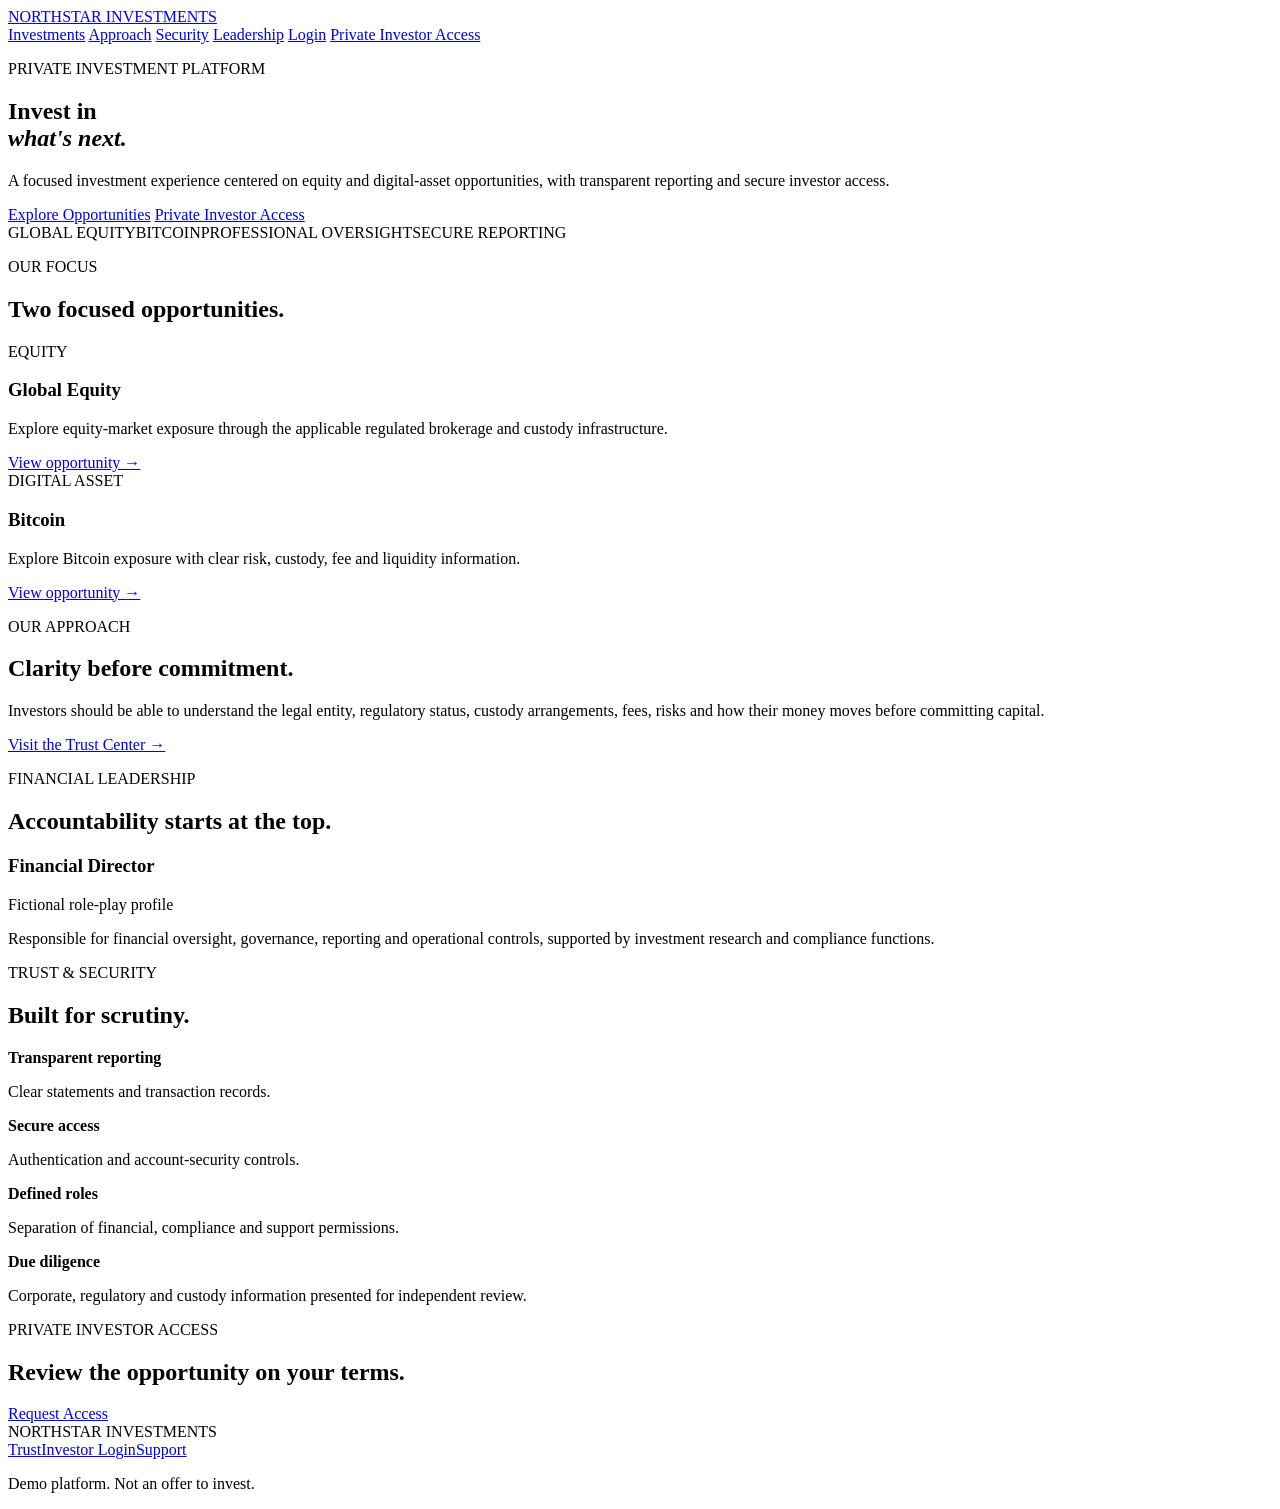
==== index.html @ 9282f95d "Create index.html" ====
<!doctype html>
<html lang="en">
<head>
<meta charset="utf-8">
<meta name="viewport" content="width=device-width,initial-scale=1">
<title>Investment Platform — Demo</title>
<link rel="stylesheet" href="public/styles.css">
</head>
<body>
<header class="nav">
  <a class="brand" href="index.html">NORTHSTAR <span>INVESTMENTS</span></a>
  <nav>
    <a href="#investments">Investments</a>
    <a href="#approach">Approach</a>
    <a href="#security">Security</a>
    <a href="#team">Leadership</a>
    <a href="login.html">Login</a>
    <a class="button small" href="register.html">Private Investor Access</a>
  </nav>
</header>

<main>
<section class="hero">
  <div class="hero-overlay"></div>
  <div class="hero-content">
    <p class="eyebrow">PRIVATE INVESTMENT PLATFORM</p>
    <h1>Invest in<br><em>what's next.</em></h1>
    <p class="lead">A focused investment experience centered on equity and digital-asset opportunities, with transparent reporting and secure investor access.</p>
    <div class="actions">
      <a class="button" href="#investments">Explore Opportunities</a>
      <a class="button ghost" href="register.html">Private Investor Access</a>
    </div>
  </div>
  <div class="hero-bottom"><span>GLOBAL EQUITY</span><span>BITCOIN</span><span>PROFESSIONAL OVERSIGHT</span><span>SECURE REPORTING</span></div>
</section>

<section id="investments" class="section">
  <p class="eyebrow">OUR FOCUS</p>
  <h2>Two focused opportunities.</h2>
  <div class="cards">
    <article class="card"><span class="tag">EQUITY</span><h3>Global Equity</h3><p>Explore equity-market exposure through the applicable regulated brokerage and custody infrastructure.</p><a href="investment.html?asset=equity">View opportunity →</a></article>
    <article class="card"><span class="tag">DIGITAL ASSET</span><h3>Bitcoin</h3><p>Explore Bitcoin exposure with clear risk, custody, fee and liquidity information.</p><a href="investment.html?asset=bitcoin">View opportunity →</a></article>
  </div>
</section>

<section id="approach" class="split section">
  <div><p class="eyebrow">OUR APPROACH</p><h2>Clarity before commitment.</h2></div>
  <div><p>Investors should be able to understand the legal entity, regulatory status, custody arrangements, fees, risks and how their money moves before committing capital.</p><a class="text-link" href="trust.html">Visit the Trust Center →</a></div>
</section>

<section id="team" class="section leadership">
  <p class="eyebrow">FINANCIAL LEADERSHIP</p>
  <h2>Accountability starts at the top.</h2>
  <div class="leadership-card"><div class="portrait"></div><div><h3>Financial Director</h3><p class="muted">Fictional role-play profile</p><p>Responsible for financial oversight, governance, reporting and operational controls, supported by investment research and compliance functions.</p></div></div>
</section>

<section id="security" class="section">
  <p class="eyebrow">TRUST & SECURITY</p>
  <h2>Built for scrutiny.</h2>
  <div class="grid4">
    <div><b>Transparent reporting</b><p>Clear statements and transaction records.</p></div>
    <div><b>Secure access</b><p>Authentication and account-security controls.</p></div>
    <div><b>Defined roles</b><p>Separation of financial, compliance and support permissions.</p></div>
    <div><b>Due diligence</b><p>Corporate, regulatory and custody information presented for independent review.</p></div>
  </div>
</section>

<section class="cta"><p class="eyebrow">PRIVATE INVESTOR ACCESS</p><h2>Review the opportunity on your terms.</h2><a class="button" href="register.html">Request Access</a></section>
</main>
<footer><div class="brand">NORTHSTAR <span>INVESTMENTS</span></div><div><a href="trust.html">Trust</a><a href="login.html">Investor Login</a><a href="support.html">Support</a></div><p>Demo platform. Not an offer to invest.</p></footer>
</body>
</html>
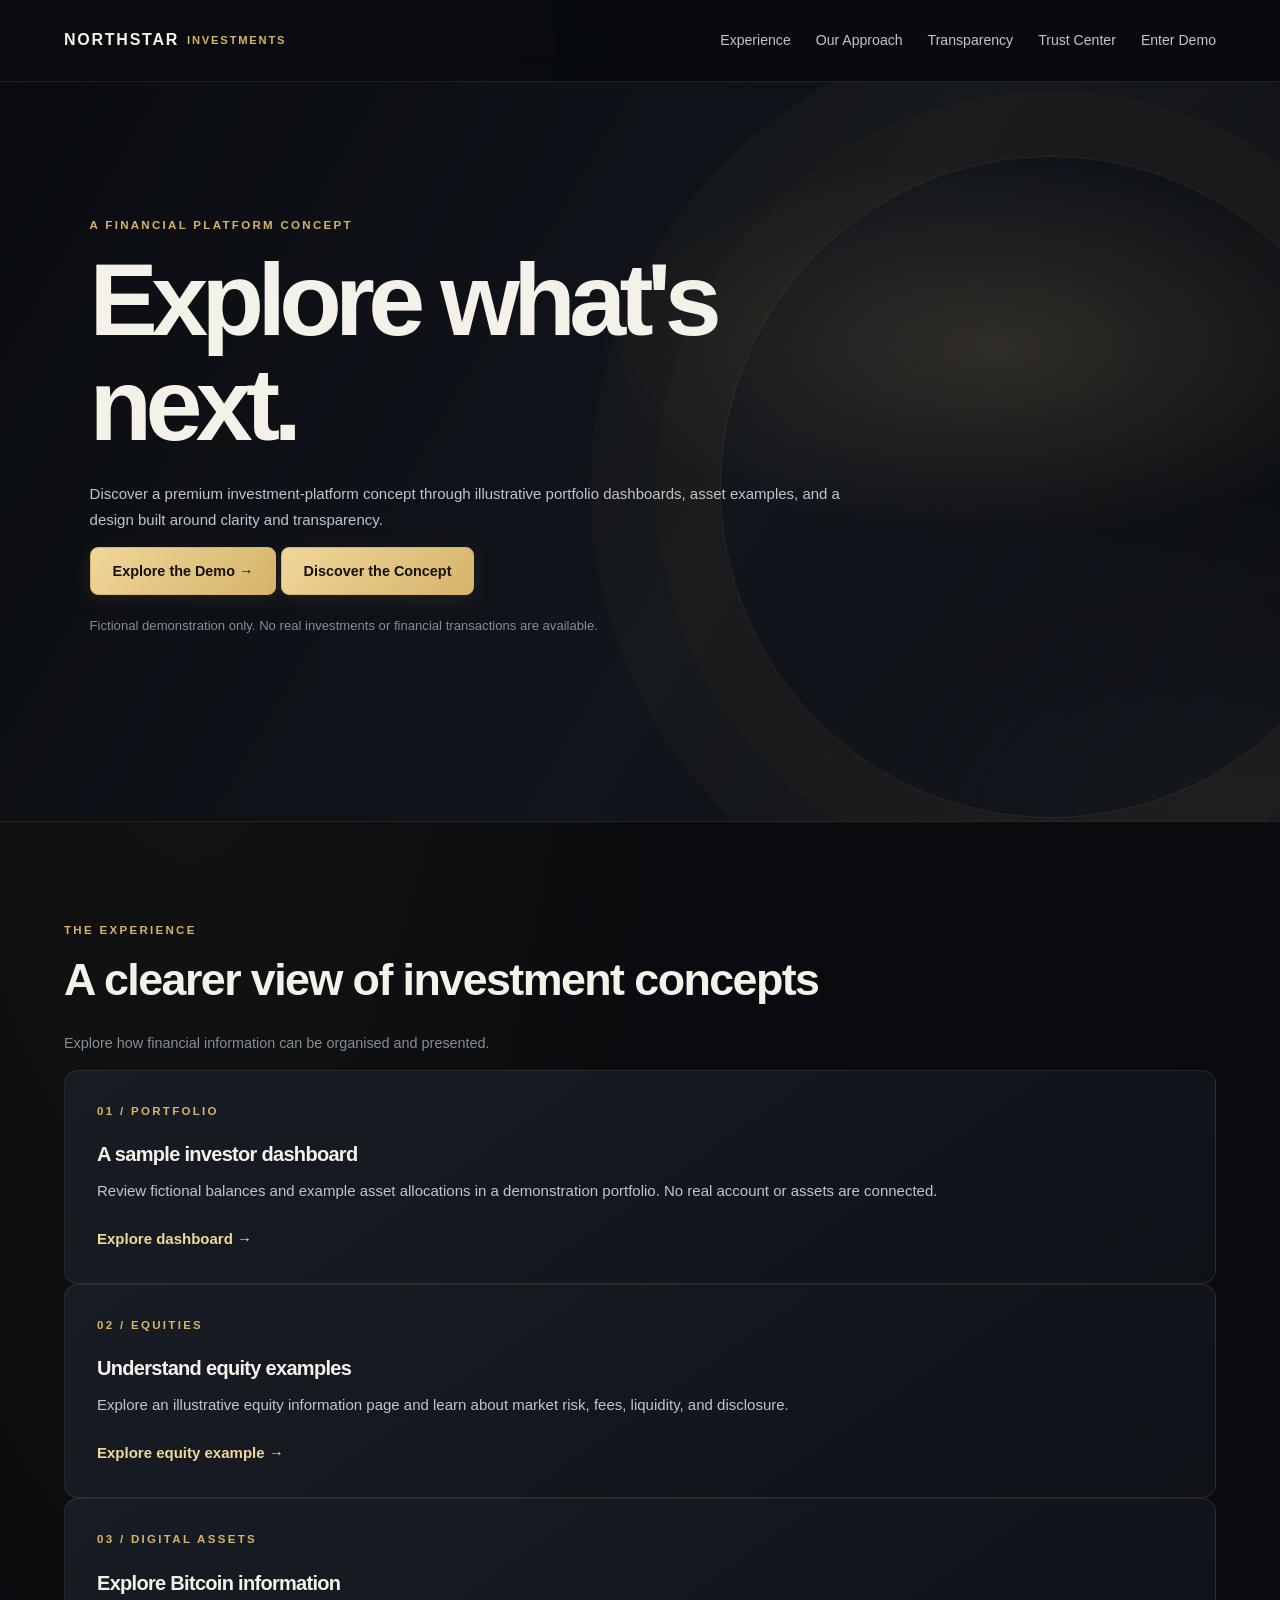
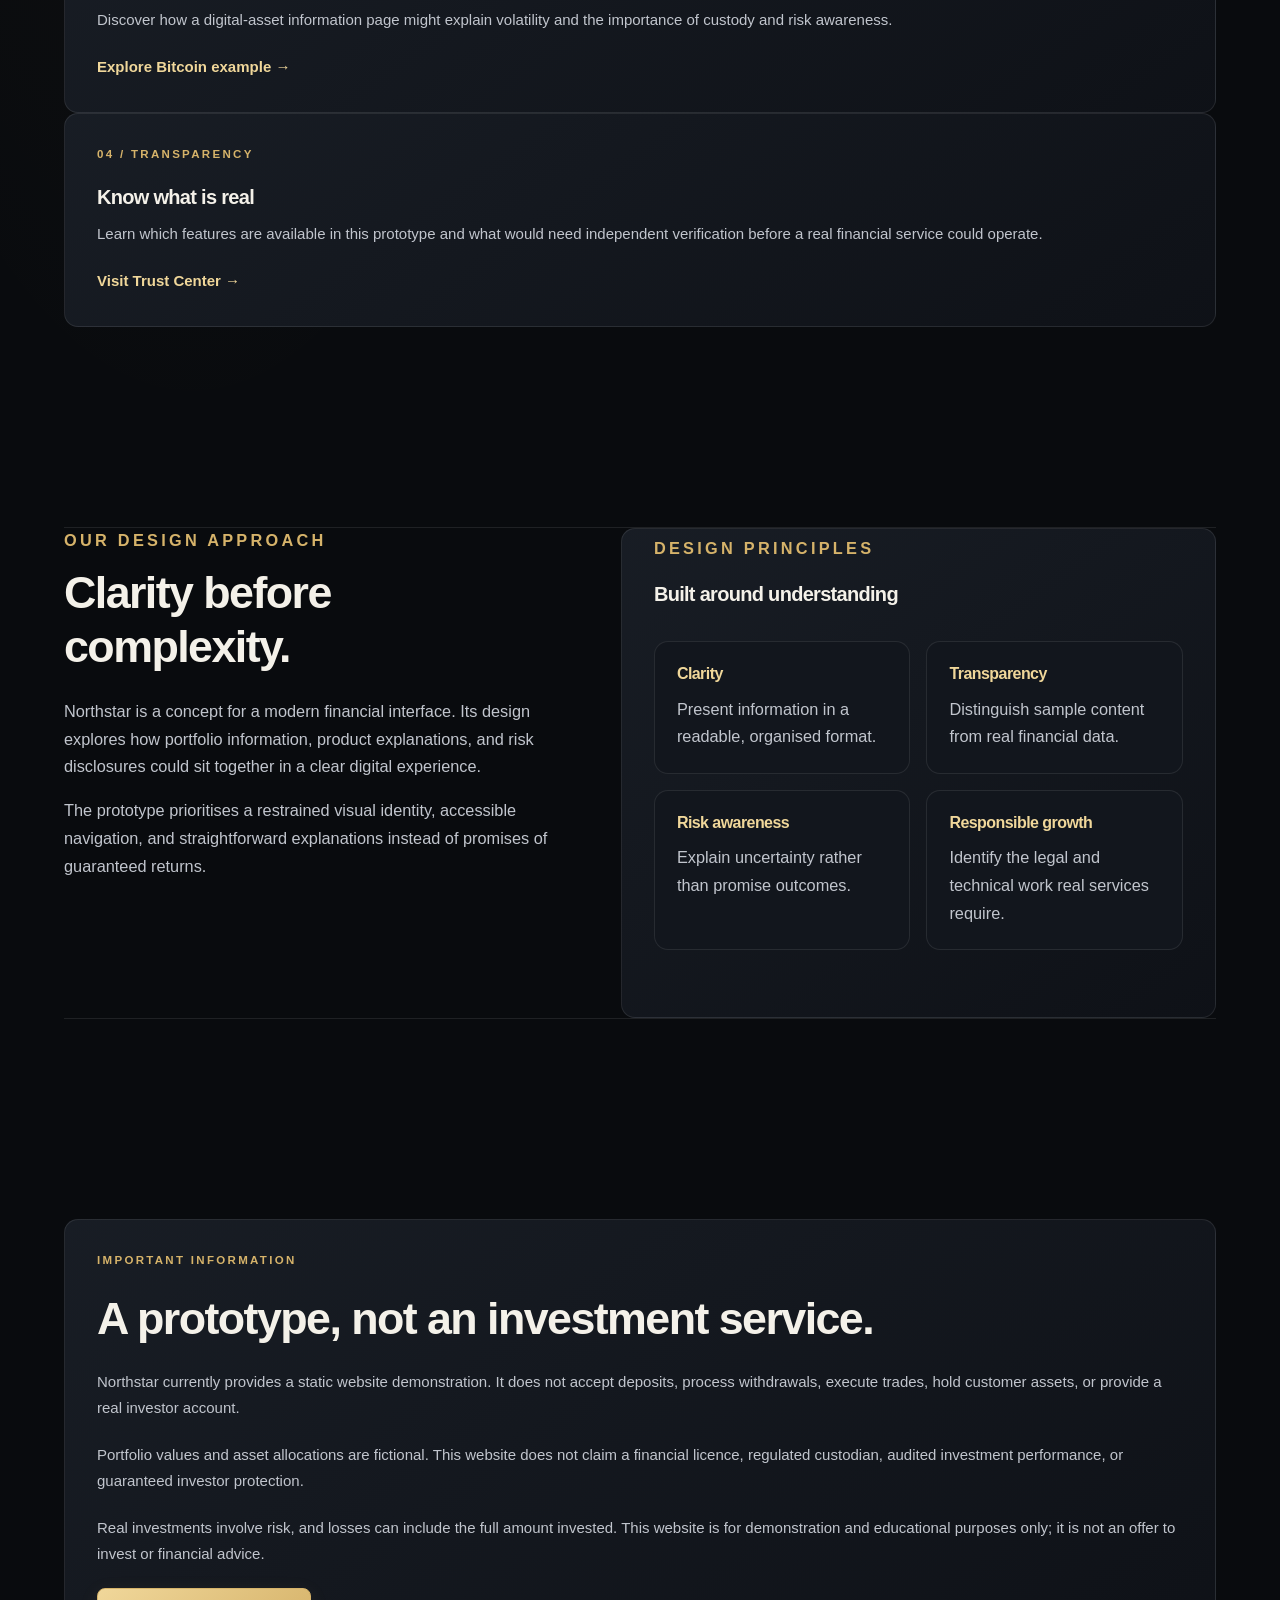
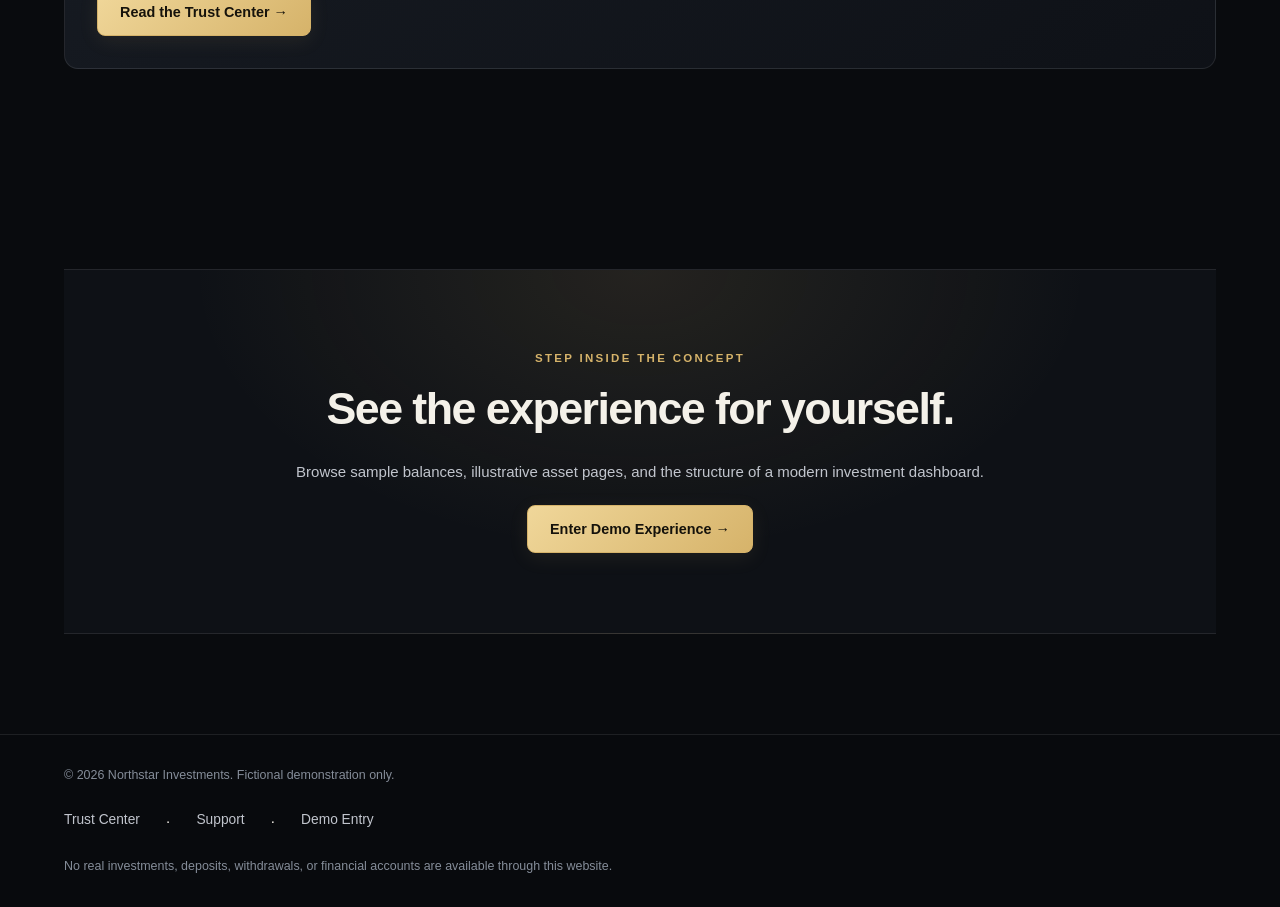
==== commit e0f616a4: "Update index.html" ====
--- a/index.html
+++ b/index.html
@@ -1,72 +1,223 @@
+
 <!doctype html>
 <html lang="en">
 <head>
-<meta charset="utf-8">
-<meta name="viewport" content="width=device-width,initial-scale=1">
-<title>Investment Platform — Demo</title>
-<link rel="stylesheet" href="public/styles.css">
+  <meta charset="utf-8">
+  <meta name="viewport" content="width=device-width, initial-scale=1">
+  <meta name="theme-color" content="#090b0e">
+  <meta name="description" content="Explore Northstar Investments, a fictional investment-platform demonstration featuring sample portfolio and asset pages.">
+  <title>Northstar Investments — Explore What's Next</title>
+  <link rel="stylesheet" href="public/styles.css">
 </head>
+
 <body>
-<header class="nav">
-  <a class="brand" href="index.html">NORTHSTAR <span>INVESTMENTS</span></a>
-  <nav>
-    <a href="#investments">Investments</a>
-    <a href="#approach">Approach</a>
-    <a href="#security">Security</a>
-    <a href="#team">Leadership</a>
-    <a href="login.html">Login</a>
-    <a class="button small" href="register.html">Private Investor Access</a>
-  </nav>
-</header>
-
-<main>
-<section class="hero">
-  <div class="hero-overlay"></div>
-  <div class="hero-content">
-    <p class="eyebrow">PRIVATE INVESTMENT PLATFORM</p>
-    <h1>Invest in<br><em>what's next.</em></h1>
-    <p class="lead">A focused investment experience centered on equity and digital-asset opportunities, with transparent reporting and secure investor access.</p>
-    <div class="actions">
-      <a class="button" href="#investments">Explore Opportunities</a>
-      <a class="button ghost" href="register.html">Private Investor Access</a>
+  <header class="nav">
+    <a class="brand" href="index.html" aria-label="Northstar Investments home">
+      NORTHSTAR <span>INVESTMENTS</span>
+    </a>
+
+    <nav aria-label="Main navigation">
+      <a href="#experience">Experience</a>
+      <a href="#approach">Our Approach</a>
+      <a href="#transparency">Transparency</a>
+      <a href="trust.html">Trust Center</a>
+      <a href="login.html">Enter Demo</a>
+    </nav>
+  </header>
+
+  <main>
+    <section class="hero">
+      <div class="hero-content">
+        <p class="eyebrow">A FINANCIAL PLATFORM CONCEPT</p>
+
+        <h1>Explore what's next.</h1>
+
+        <p>
+          Discover a premium investment-platform concept through
+          illustrative portfolio dashboards, asset examples, and
+          a design built around clarity and transparency.
+        </p>
+
+        <div class="hero-actions">
+          <a class="button" href="login.html">Explore the Demo →</a>
+          <a class="button button-secondary" href="#approach">
+            Discover the Concept
+          </a>
+        </div>
+
+        <p class="muted" style="margin-top: 20px; font-size: 0.82rem;">
+          Fictional demonstration only. No real investments or financial
+          transactions are available.
+        </p>
+      </div>
+    </section>
+
+    <section class="section" id="experience">
+      <div class="section-heading">
+        <div>
+          <p class="eyebrow">THE EXPERIENCE</p>
+          <h2>A clearer view of investment concepts</h2>
+        </div>
+        <p class="muted">
+          Explore how financial information can be organised and presented.
+        </p>
+      </div>
+
+      <div class="grid2">
+        <article class="card">
+          <p class="eyebrow">01 / PORTFOLIO</p>
+          <h3>A sample investor dashboard</h3>
+          <p>
+            Review fictional balances and example asset allocations
+            in a demonstration portfolio. No real account or assets
+            are connected.
+          </p>
+          <a href="dashboard.html">Explore dashboard →</a>
+        </article>
+
+        <article class="card">
+          <p class="eyebrow">02 / EQUITIES</p>
+          <h3>Understand equity examples</h3>
+          <p>
+            Explore an illustrative equity information page and learn
+            about market risk, fees, liquidity, and disclosure.
+          </p>
+          <a href="investment.html?asset=equity">Explore equity example →</a>
+        </article>
+
+        <article class="card">
+          <p class="eyebrow">03 / DIGITAL ASSETS</p>
+          <h3>Explore Bitcoin information</h3>
+          <p>
+            Discover how a digital-asset information page might explain
+            volatility and the importance of custody and risk awareness.
+          </p>
+          <a href="investment.html?asset=bitcoin">Explore Bitcoin example →</a>
+        </article>
+
+        <article class="card">
+          <p class="eyebrow">04 / TRANSPARENCY</p>
+          <h3>Know what is real</h3>
+          <p>
+            Learn which features are available in this prototype and
+            what would need independent verification before a real
+            financial service could operate.
+          </p>
+          <a href="trust.html">Visit Trust Center →</a>
+        </article>
+      </div>
+    </section>
+
+    <section class="section" id="approach">
+      <div class="split">
+        <div>
+          <p class="eyebrow">OUR DESIGN APPROACH</p>
+          <h2>Clarity before complexity.</h2>
+          <p>
+            Northstar is a concept for a modern financial interface.
+            Its design explores how portfolio information, product
+            explanations, and risk disclosures could sit together
+            in a clear digital experience.
+          </p>
+          <p>
+            The prototype prioritises a restrained visual identity,
+            accessible navigation, and straightforward explanations
+            instead of promises of guaranteed returns.
+          </p>
+        </div>
+
+        <div class="card">
+          <p class="eyebrow">DESIGN PRINCIPLES</p>
+          <h3>Built around understanding</h3>
+
+          <div class="info-grid">
+            <div>
+              <h3>Clarity</h3>
+              <p>Present information in a readable, organised format.</p>
+            </div>
+
+            <div>
+              <h3>Transparency</h3>
+              <p>Distinguish sample content from real financial data.</p>
+            </div>
+
+            <div>
+              <h3>Risk awareness</h3>
+              <p>Explain uncertainty rather than promise outcomes.</p>
+            </div>
+
+            <div>
+              <h3>Responsible growth</h3>
+              <p>Identify the legal and technical work real services require.</p>
+            </div>
+          </div>
+        </div>
+      </div>
+    </section>
+
+    <section class="section" id="transparency">
+      <div class="card">
+        <p class="eyebrow">IMPORTANT INFORMATION</p>
+        <h2>A prototype, not an investment service.</h2>
+
+        <p>
+          Northstar currently provides a static website demonstration.
+          It does not accept deposits, process withdrawals, execute trades,
+          hold customer assets, or provide a real investor account.
+        </p>
+
+        <p>
+          Portfolio values and asset allocations are fictional. This
+          website does not claim a financial licence, regulated custodian,
+          audited investment performance, or guaranteed investor protection.
+        </p>
+
+        <p>
+          Real investments involve risk, and losses can include the full
+          amount invested. This website is for demonstration and educational
+          purposes only; it is not an offer to invest or financial advice.
+        </p>
+
+        <a class="button" href="trust.html">Read the Trust Center →</a>
+      </div>
+    </section>
+
+    <section class="section">
+      <div class="cta">
+        <p class="eyebrow">STEP INSIDE THE CONCEPT</p>
+        <h2>See the experience for yourself.</h2>
+        <p>
+          Browse sample balances, illustrative asset pages, and the
+          structure of a modern investment dashboard.
+        </p>
+        <a class="button" href="login.html">Enter Demo Experience →</a>
+      </div>
+    </section>
+  </main>
+
+  <footer class="footer">
+    <p>
+      © <span id="current-year"></span> Northstar Investments.
+      Fictional demonstration only.
+    </p>
+
+    <div>
+      <a href="trust.html">Trust Center</a>
+      &nbsp;·&nbsp;
+      <a href="support.html">Support</a>
+      &nbsp;·&nbsp;
+      <a href="login.html">Demo Entry</a>
     </div>
-  </div>
-  <div class="hero-bottom"><span>GLOBAL EQUITY</span><span>BITCOIN</span><span>PROFESSIONAL OVERSIGHT</span><span>SECURE REPORTING</span></div>
-</section>
-
-<section id="investments" class="section">
-  <p class="eyebrow">OUR FOCUS</p>
-  <h2>Two focused opportunities.</h2>
-  <div class="cards">
-    <article class="card"><span class="tag">EQUITY</span><h3>Global Equity</h3><p>Explore equity-market exposure through the applicable regulated brokerage and custody infrastructure.</p><a href="investment.html?asset=equity">View opportunity →</a></article>
-    <article class="card"><span class="tag">DIGITAL ASSET</span><h3>Bitcoin</h3><p>Explore Bitcoin exposure with clear risk, custody, fee and liquidity information.</p><a href="investment.html?asset=bitcoin">View opportunity →</a></article>
-  </div>
-</section>
-
-<section id="approach" class="split section">
-  <div><p class="eyebrow">OUR APPROACH</p><h2>Clarity before commitment.</h2></div>
-  <div><p>Investors should be able to understand the legal entity, regulatory status, custody arrangements, fees, risks and how their money moves before committing capital.</p><a class="text-link" href="trust.html">Visit the Trust Center →</a></div>
-</section>
-
-<section id="team" class="section leadership">
-  <p class="eyebrow">FINANCIAL LEADERSHIP</p>
-  <h2>Accountability starts at the top.</h2>
-  <div class="leadership-card"><div class="portrait"></div><div><h3>Financial Director</h3><p class="muted">Fictional role-play profile</p><p>Responsible for financial oversight, governance, reporting and operational controls, supported by investment research and compliance functions.</p></div></div>
-</section>
-
-<section id="security" class="section">
-  <p class="eyebrow">TRUST & SECURITY</p>
-  <h2>Built for scrutiny.</h2>
-  <div class="grid4">
-    <div><b>Transparent reporting</b><p>Clear statements and transaction records.</p></div>
-    <div><b>Secure access</b><p>Authentication and account-security controls.</p></div>
-    <div><b>Defined roles</b><p>Separation of financial, compliance and support permissions.</p></div>
-    <div><b>Due diligence</b><p>Corporate, regulatory and custody information presented for independent review.</p></div>
-  </div>
-</section>
-
-<section class="cta"><p class="eyebrow">PRIVATE INVESTOR ACCESS</p><h2>Review the opportunity on your terms.</h2><a class="button" href="register.html">Request Access</a></section>
-</main>
-<footer><div class="brand">NORTHSTAR <span>INVESTMENTS</span></div><div><a href="trust.html">Trust</a><a href="login.html">Investor Login</a><a href="support.html">Support</a></div><p>Demo platform. Not an offer to invest.</p></footer>
+
+    <p class="muted" style="font-size: 0.78rem;">
+      No real investments, deposits, withdrawals, or financial accounts
+      are available through this website.
+    </p>
+  </footer>
+
+  <script>
+    document.getElementById("current-year").textContent =
+      new Date().getFullYear();
+  </script>
 </body>
 </html>
--- a/public/styles.css
+++ b/public/styles.css
@@ -0,0 +1,1260 @@
+
+/* =========================================================
+   NORTHSTAR INVESTMENTS
+   Premium dark-and-gold simulation UI
+   File: public/styles.css
+   ========================================================= */
+
+/* ---------- 1. DESIGN TOKENS ---------- */
+
+:root {
+  color-scheme: dark;
+
+  --bg: #090b0e;
+  --bg-soft: #0e1116;
+  --surface: #12161d;
+  --surface-raised: #181d25;
+  --surface-hover: #202630;
+
+  --gold: #d6b36a;
+  --gold-light: #f0d79a;
+  --gold-dark: #9e7b37;
+
+  --text: #f4f1e9;
+  --text-soft: #c1c5cd;
+  --muted: #858d99;
+
+  --border: rgba(214, 179, 106, 0.19);
+  --border-soft: rgba(255, 255, 255, 0.09);
+
+  --success: #80cda0;
+  --warning: #e9c477;
+  --danger: #f08d8d;
+
+  --radius-sm: 8px;
+  --radius: 14px;
+  --radius-lg: 22px;
+
+  --shadow:
+    0 18px 55px rgba(0, 0, 0, 0.3);
+
+  --content-width: 1160px;
+}
+
+/* ---------- 2. RESET ---------- */
+
+* {
+  box-sizing: border-box;
+}
+
+html {
+  scroll-behavior: smooth;
+  scroll-padding-top: 95px;
+}
+
+body {
+  margin: 0;
+  min-height: 100vh;
+  background:
+    radial-gradient(
+      ellipse at 15% 0%,
+      rgba(214, 179, 106, 0.065),
+      transparent 34rem
+    ),
+    var(--bg);
+  color: var(--text);
+  font-family:
+    Inter,
+    "Segoe UI",
+    Roboto,
+    Helvetica,
+    Arial,
+    sans-serif;
+  font-size: 15px;
+  line-height: 1.7;
+  -webkit-font-smoothing: antialiased;
+}
+
+img,
+svg,
+video {
+  max-width: 100%;
+}
+
+button,
+input,
+select,
+textarea {
+  font: inherit;
+}
+
+button,
+a {
+  -webkit-tap-highlight-color: transparent;
+}
+
+a {
+  color: var(--gold-light);
+  text-decoration: none;
+  transition:
+    color 180ms ease,
+    background 180ms ease,
+    border-color 180ms ease,
+    transform 180ms ease;
+}
+
+a:hover {
+  color: #fff0c7;
+}
+
+button {
+  cursor: pointer;
+}
+
+button:disabled {
+  cursor: not-allowed;
+  opacity: 0.55;
+}
+
+::selection {
+  background: rgba(214, 179, 106, 0.35);
+  color: #fff;
+}
+
+:focus-visible {
+  outline: 2px solid var(--gold-light);
+  outline-offset: 4px;
+}
+
+/* ---------- 3. TYPOGRAPHY ---------- */
+
+h1,
+h2,
+h3,
+h4,
+p {
+  margin-top: 0;
+}
+
+h1,
+h2,
+h3,
+h4 {
+  color: var(--text);
+  line-height: 1.2;
+  letter-spacing: -0.035em;
+}
+
+h1 {
+  margin-bottom: 20px;
+  font-size: clamp(2.4rem, 6vw, 4.8rem);
+  font-weight: 600;
+}
+
+h2 {
+  margin-bottom: 24px;
+  font-size: clamp(1.8rem, 4vw, 2.8rem);
+  font-weight: 550;
+}
+
+h3 {
+  margin-bottom: 12px;
+  font-size: 1.25rem;
+  font-weight: 600;
+}
+
+p {
+  color: var(--text-soft);
+}
+
+em {
+  color: var(--gold-light);
+  font-family: Georgia, "Times New Roman", serif;
+  font-weight: 400;
+}
+
+.eyebrow {
+  margin-bottom: 14px;
+  color: var(--gold);
+  font-size: 0.72rem;
+  font-weight: 700;
+  letter-spacing: 0.2em;
+  line-height: 1.5;
+  text-transform: uppercase;
+}
+
+.lead {
+  max-width: 700px;
+  color: #c6c9d0;
+  font-size: clamp(1rem, 2vw, 1.2rem);
+  line-height: 1.85;
+}
+
+.muted {
+  color: var(--muted);
+  font-size: 0.9rem;
+}
+
+/* ---------- 4. BRAND ---------- */
+
+.brand {
+  display: inline-flex;
+  align-items: center;
+  gap: 8px;
+  color: var(--text);
+  font-size: 1rem;
+  font-weight: 800;
+  letter-spacing: 0.11em;
+  line-height: 1.4;
+  white-space: nowrap;
+}
+
+.brand span {
+  color: var(--gold);
+  font-size: 0.7em;
+  font-weight: 600;
+  letter-spacing: 0.16em;
+}
+
+.brand:hover {
+  color: var(--gold-light);
+}
+
+/* ---------- 5. NAVIGATION ---------- */
+
+.nav {
+  position: relative;
+  z-index: 10;
+  display: flex;
+  min-height: 82px;
+  align-items: center;
+  justify-content: space-between;
+  gap: 24px;
+  padding: 18px max(5%, calc((100% - var(--content-width)) / 2));
+  border-bottom: 1px solid var(--border-soft);
+  background: rgba(9, 11, 14, 0.93);
+  backdrop-filter: blur(16px);
+}
+
+.nav nav {
+  display: flex;
+  align-items: center;
+  justify-content: flex-end;
+  gap: 25px;
+  flex-wrap: wrap;
+}
+
+.nav nav a:not(.button) {
+  color: var(--text-soft);
+  font-size: 0.88rem;
+}
+
+.nav nav a:not(.button):hover {
+  color: var(--gold-light);
+}
+
+.portal-nav {
+  position: sticky;
+  top: 0;
+}
+
+/* ---------- 6. BUTTONS ---------- */
+
+.button {
+  display: inline-flex;
+  min-height: 48px;
+  align-items: center;
+  justify-content: center;
+  gap: 8px;
+  padding: 12px 22px;
+  border: 1px solid var(--gold);
+  border-radius: var(--radius-sm);
+  background: linear-gradient(
+    135deg,
+    var(--gold-light),
+    var(--gold)
+  );
+  color: #15120b;
+  font-size: 0.9rem;
+  font-weight: 750;
+  line-height: 1.4;
+  text-align: center;
+  box-shadow: 0 5px 20px rgba(214, 179, 106, 0.09);
+  transition:
+    transform 180ms ease,
+    box-shadow 180ms ease,
+    background 180ms ease;
+}
+
+.button:hover {
+  transform: translateY(-2px);
+  background: linear-gradient(
+    135deg,
+    #f7e6b7,
+    var(--gold-light)
+  );
+  color: #15120b;
+  box-shadow: 0 8px 26px rgba(214, 179, 106, 0.17);
+}
+
+.button:active {
+  transform: translateY(0);
+}
+
+.button.small {
+  min-height: 40px;
+  padding: 9px 15px;
+  font-size: 0.82rem;
+}
+
+.button.ghost {
+  border-color: rgba(214, 179, 106, 0.5);
+  background: rgba(12, 14, 18, 0.65);
+  color: var(--gold-light);
+  box-shadow: none;
+}
+
+.button.ghost:hover {
+  border-color: var(--gold-light);
+  background: rgba(214, 179, 106, 0.1);
+  color: #fff0c7;
+}
+
+/* ---------- 7. HOMEPAGE HERO ---------- */
+
+.hero {
+  position: relative;
+  display: flex;
+  min-height: min(740px, calc(100vh - 82px));
+  flex-direction: column;
+  justify-content: center;
+  overflow: hidden;
+  padding: 100px max(7%, calc((100% - 1120px) / 2)) 135px;
+  isolation: isolate;
+  border-bottom: 1px solid var(--border-soft);
+  background:
+    radial-gradient(
+      ellipse at 78% 36%,
+      rgba(214, 179, 106, 0.16),
+      transparent 25rem
+    ),
+    radial-gradient(
+      ellipse at 100% 100%,
+      rgba(88, 99, 116, 0.12),
+      transparent 35rem
+    ),
+    linear-gradient(
+      120deg,
+      #0a0c10 0%,
+      #11151c 58%,
+      #0b0d11 100%
+    );
+}
+
+.hero::before {
+  position: absolute;
+  z-index: -1;
+  top: 10%;
+  right: -8%;
+  width: min(55vw, 660px);
+  aspect-ratio: 1;
+  border: 1px solid rgba(214, 179, 106, 0.12);
+  border-radius: 50%;
+  content: "";
+  box-shadow:
+    0 0 0 65px rgba(214, 179, 106, 0.025),
+    0 0 0 130px rgba(214, 179, 106, 0.018);
+  pointer-events: none;
+}
+
+.hero-overlay {
+  position: absolute;
+  z-index: -1;
+  inset: 0;
+  background: linear-gradient(
+    90deg,
+    rgba(9, 11, 14, 0.5),
+    transparent 80%
+  );
+  pointer-events: none;
+}
+
+.hero-content {
+  position: relative;
+  z-index: 1;
+  width: 100%;
+  max-width: 760px;
+}
+
+.hero h1 {
+  margin-bottom: 24px;
+  font-size: clamp(3.3rem, 8vw, 6.5rem);
+  letter-spacing: -0.065em;
+  line-height: 1.02;
+}
+
+.hero .lead {
+  max-width: 630px;
+  margin-bottom: 32px;
+}
+
+.actions {
+  display: flex;
+  align-items: center;
+  gap: 14px;
+  flex-wrap: wrap;
+}
+
+.hero-bottom {
+  position: absolute;
+  right: 5%;
+  bottom: 0;
+  left: 5%;
+  display: flex;
+  justify-content: space-between;
+  gap: 18px;
+  padding: 22px 0;
+  border-top: 1px solid var(--border-soft);
+}
+
+.hero-bottom span {
+  color: #a6a9b0;
+  font-size: 0.68rem;
+  font-weight: 700;
+  letter-spacing: 0.14em;
+}
+
+/* ---------- 8. GENERAL SECTIONS ---------- */
+
+.section {
+  width: min(var(--content-width), 90%);
+  margin: 0 auto;
+  padding-top: 100px;
+  padding-bottom: 100px;
+}
+
+.section > .eyebrow,
+.section > h2 {
+  max-width: 760px;
+}
+
+.cards {
+  display: grid;
+  grid-template-columns: repeat(2, minmax(0, 1fr));
+  gap: 22px;
+}
+
+.card {
+  position: relative;
+  overflow: hidden;
+  padding: 32px;
+  border: 1px solid var(--border-soft);
+  border-radius: var(--radius);
+  background: linear-gradient(
+    145deg,
+    rgba(25, 30, 38, 0.96),
+    rgba(15, 18, 24, 0.96)
+  );
+  transition:
+    transform 180ms ease,
+    border-color 180ms ease,
+    background 180ms ease;
+}
+
+.card:hover {
+  transform: translateY(-4px);
+  border-color: var(--border);
+  background: linear-gradient(
+    145deg,
+    rgba(31, 36, 44, 0.98),
+    rgba(17, 20, 26, 0.98)
+  );
+}
+
+.card p {
+  margin-bottom: 22px;
+}
+
+.card > a {
+  font-weight: 650;
+}
+
+.tag {
+  display: inline-flex;
+  margin-bottom: 20px;
+  padding: 5px 10px;
+  border: 1px solid var(--border);
+  border-radius: 4px;
+  color: var(--gold-light);
+  font-size: 0.68rem;
+  font-weight: 750;
+  letter-spacing: 0.13em;
+}
+
+/* ---------- 9. SPLIT SECTION ---------- */
+
+.split {
+  display: grid;
+  grid-template-columns: 0.9fr 1.1fr;
+  align-items: start;
+  gap: 70px;
+  border-top: 1px solid var(--border-soft);
+  border-bottom: 1px solid var(--border-soft);
+}
+
+.split > div:last-child {
+  padding-top: 7px;
+}
+
+.split p {
+  font-size: 1.02rem;
+}
+
+.text-link {
+  display: inline-block;
+  margin-top: 8px;
+  font-weight: 650;
+}
+
+/* ---------- 10. LEADERSHIP ---------- */
+
+.leadership-card {
+  display: grid;
+  grid-template-columns: 145px 1fr;
+  align-items: center;
+  gap: 30px;
+  max-width: 800px;
+  padding: 30px;
+  border: 1px solid var(--border-soft);
+  border-radius: var(--radius);
+  background: var(--surface);
+}
+
+.portrait {
+  width: 145px;
+  aspect-ratio: 1;
+  border: 1px solid var(--border);
+  border-radius: 50%;
+  background:
+    radial-gradient(
+      circle at 50% 35%,
+      rgba(214, 179, 106, 0.22),
+      transparent 40%
+    ),
+    linear-gradient(145deg, #242932, #101319);
+}
+
+.leadership-card h3 {
+  margin-bottom: 6px;
+}
+
+.leadership-card p:last-child {
+  margin-bottom: 0;
+}
+
+/* ---------- 11. SECURITY / FEATURES ---------- */
+
+.grid4 {
+  display: grid;
+  grid-template-columns: repeat(4, minmax(0, 1fr));
+  gap: 25px;
+}
+
+.grid4 > div {
+  padding-top: 18px;
+  border-top: 1px solid var(--border);
+}
+
+.grid4 b {
+  display: block;
+  margin-bottom: 10px;
+  color: var(--gold-light);
+  font-size: 0.98rem;
+}
+
+.grid4 p {
+  margin-bottom: 0;
+  font-size: 0.9rem;
+}
+
+/* ---------- 12. CALL TO ACTION ---------- */
+
+.cta {
+  margin: 0;
+  padding: 80px 5%;
+  border-top: 1px solid var(--border-soft);
+  border-bottom: 1px solid var(--border-soft);
+  background:
+    radial-gradient(
+      ellipse at 50% 0%,
+      rgba(214, 179, 106, 0.11),
+      transparent 55%
+    ),
+    var(--bg-soft);
+  text-align: center;
+}
+
+.cta h2 {
+  max-width: 720px;
+  margin-right: auto;
+  margin-left: auto;
+}
+
+.cta .button {
+  margin-top: 5px;
+}
+
+/* ---------- 13. FOOTER ---------- */
+
+footer {
+  display: flex;
+  align-items: center;
+  justify-content: space-between;
+  gap: 22px;
+  flex-wrap: wrap;
+  padding: 30px max(5%, calc((100% - var(--content-width)) / 2));
+  border-top: 1px solid var(--border-soft);
+  background: #080a0d;
+}
+
+footer > div:nth-child(2) {
+  display: flex;
+  gap: 22px;
+  flex-wrap: wrap;
+}
+
+footer > div:nth-child(2) a {
+  color: var(--text-soft);
+  font-size: 0.86rem;
+}
+
+footer > div:nth-child(2) a:hover {
+  color: var(--gold-light);
+}
+
+footer p {
+  width: 100%;
+  margin: 0;
+  color: var(--muted);
+  font-size: 0.78rem;
+}
+
+/* ---------- 14. AUTHENTICATION PAGES ---------- */
+
+.auth {
+  display: flex;
+  min-height: 100vh;
+  flex-direction: column;
+  align-items: center;
+  justify-content: center;
+  gap: 30px;
+  padding: 50px 20px;
+  background:
+    radial-gradient(
+      ellipse at 50% 0%,
+      rgba(214, 179, 106, 0.1),
+      transparent 30rem
+    ),
+    var(--bg);
+}
+
+.auth > .brand {
+  margin-bottom: 3px;
+}
+
+.auth-card {
+  width: min(100%, 460px);
+  padding: 38px;
+  border: 1px solid var(--border-soft);
+  border-radius: var(--radius-lg);
+  background: rgba(18, 22, 29, 0.96);
+  box-shadow: var(--shadow);
+}
+
+.auth-card.wide {
+  width: min(100%, 760px);
+}
+
+.auth-card h1 {
+  margin-bottom: 25px;
+  font-size: clamp(2rem, 5vw, 3rem);
+}
+
+.auth-card > a:last-child {
+  display: inline-block;
+  margin-top: 18px;
+  font-size: 0.9rem;
+}
+
+/* ---------- 15. FORMS ---------- */
+
+form {
+  display: flex;
+  flex-direction: column;
+  gap: 18px;
+}
+
+label {
+  display: flex;
+  flex-direction: column;
+  gap: 8px;
+  color: var(--text-soft);
+  font-size: 0.87rem;
+  font-weight: 600;
+}
+
+input,
+select,
+textarea {
+  width: 100%;
+  min-height: 47px;
+  padding: 12px 14px;
+  border: 1px solid #303641;
+  border-radius: var(--radius-sm);
+  background: #0c0f14;
+  color: var(--text);
+  outline: none;
+  transition:
+    border-color 180ms ease,
+    box-shadow 180ms ease,
+    background 180ms ease;
+}
+
+input::placeholder,
+textarea::placeholder {
+  color: #707885;
+}
+
+input:hover,
+select:hover,
+textarea:hover {
+  border-color: #4a505b;
+}
+
+input:focus,
+select:focus,
+textarea:focus {
+  border-color: var(--gold-dark);
+  background: #10141a;
+  box-shadow: 0 0 0 3px rgba(214, 179, 106, 0.08);
+}
+
+input[type="checkbox"] {
+  width: 17px;
+  min-width: 17px;
+  min-height: 17px;
+  height: 17px;
+  accent-color: var(--gold);
+}
+
+select {
+  cursor: pointer;
+}
+
+textarea {
+  min-height: 130px;
+  resize: vertical;
+}
+
+form .button {
+  width: 100%;
+}
+
+.form-grid {
+  display: grid;
+  grid-template-columns: repeat(2, minmax(0, 1fr));
+  gap: 18px;
+}
+
+label.check {
+  flex-direction: row;
+  align-items: flex-start;
+  gap: 10px;
+  font-weight: 400;
+  line-height: 1.5;
+}
+
+label.check input {
+  margin-top: 3px;
+}
+
+/* ---------- 16. PORTAL / DASHBOARD ---------- */
+
+.portal-page {
+  min-height: 100vh;
+  background:
+    radial-gradient(
+      ellipse at 80% 0%,
+      rgba(214, 179, 106, 0.045),
+      transparent 35rem
+    ),
+    var(--bg);
+}
+
+.dashboard {
+  width: min(var(--content-width), 90%);
+  margin: 0 auto;
+  padding-top: 55px;
+  padding-bottom: 90px;
+}
+
+.welcome {
+  display: flex;
+  align-items: center;
+  justify-content: space-between;
+  gap: 20px;
+  margin-bottom: 32px;
+}
+
+.welcome h1 {
+  margin-bottom: 0;
+  font-size: clamp(2.2rem, 5vw, 3.5rem);
+}
+
+.status {
+  display: inline-flex;
+  align-items: center;
+  justify-content: center;
+  width: fit-content;
+  padding: 5px 10px;
+  border: 1px solid rgba(128, 205, 160, 0.28);
+  border-radius: 999px;
+  background: rgba(128, 205, 160, 0.08);
+  color: var(--success);
+  font-size: 0.74rem;
+  font-weight: 700;
+  line-height: 1.5;
+  white-space: nowrap;
+}
+
+.metrics {
+  display: grid;
+  grid-template-columns: repeat(3, minmax(0, 1fr));
+  gap: 18px;
+  margin-bottom: 42px;
+}
+
+.metrics > div {
+  display: flex;
+  min-height: 130px;
+  flex-direction: column;
+  justify-content: center;
+  gap: 12px;
+  padding: 25px;
+  border: 1px solid var(--border-soft);
+  border-radius: var(--radius);
+  background: linear-gradient(
+    145deg,
+    var(--surface-raised),
+    var(--surface)
+  );
+}
+
+.metrics span {
+  color: var(--muted);
+  font-size: 0.86rem;
+}
+
+.metrics strong {
+  overflow-wrap: anywhere;
+  color: var(--gold-light);
+  font-size: clamp(1.4rem, 3vw, 2rem);
+  font-weight: 650;
+  letter-spacing: -0.04em;
+  line-height: 1.3;
+  font-variant-numeric: tabular-nums;
+}
+
+.dash-section {
+  margin-bottom: 35px;
+}
+
+.section-head {
+  display: flex;
+  align-items: center;
+  justify-content: space-between;
+  gap: 20px;
+  margin-bottom: 18px;
+}
+
+.section-head h2 {
+  margin-bottom: 0;
+  font-size: 1.65rem;
+}
+
+.section-head > a {
+  font-size: 0.9rem;
+  font-weight: 650;
+}
+
+/* ---------- 17. DASHBOARD TABLE ---------- */
+
+.table {
+  overflow-x: auto;
+  border: 1px solid var(--border-soft);
+  border-radius: var(--radius);
+  background: var(--surface);
+}
+
+.tr {
+  display: grid;
+  min-width: 580px;
+  grid-template-columns: 1.35fr 1fr 1fr 0.8fr;
+  align-items: center;
+  gap: 18px;
+  padding: 18px 22px;
+  border-bottom: 1px solid var(--border-soft);
+}
+
+.tr:last-child {
+  border-bottom: 0;
+}
+
+.tr span {
+  color: var(--text-soft);
+  font-size: 0.9rem;
+}
+
+.tr span:nth-child(3) {
+  color: var(--text);
+  font-variant-numeric: tabular-nums;
+}
+
+.tr.th {
+  background: rgba(255, 255, 255, 0.025);
+}
+
+.tr.th span {
+  color: var(--muted);
+  font-size: 0.73rem;
+  font-weight: 750;
+  letter-spacing: 0.08em;
+  text-transform: uppercase;
+}
+
+/* ---------- 18. QUICK LINKS ---------- */
+
+.quick {
+  display: grid;
+  grid-template-columns: repeat(3, minmax(0, 1fr));
+  gap: 15px;
+  margin-top: 30px;
+}
+
+.quick a {
+  display: flex;
+  min-height: 70px;
+  align-items: center;
+  justify-content: center;
+  padding: 18px;
+  border: 1px solid var(--border-soft);
+  border-radius: var(--radius);
+  background: var(--surface);
+  color: var(--text-soft);
+  font-size: 0.9rem;
+  font-weight: 600;
+  text-align: center;
+}
+
+.quick a:hover {
+  border-color: var(--border);
+  background: var(--surface-raised);
+  color: var(--gold-light);
+}
+
+/* ---------- 19. CONTENT / TRUST / INVESTMENT ---------- */
+
+.content {
+  width: min(var(--content-width), 90%);
+  margin: 0 auto;
+  padding-top: 65px;
+  padding-bottom: 90px;
+}
+
+.content.narrow {
+  width: min(100% - 40px, 760px);
+}
+
+.content > .brand {
+  margin-bottom: 40px;
+}
+
+.content h1 {
+  font-size: clamp(2.4rem, 5vw, 4rem);
+}
+
+.content h3 {
+  margin-top: 30px;
+}
+
+.content h3 + p {
+  margin-bottom: 15px;
+}
+
+.info-grid {
+  display: grid;
+  grid-template-columns: repeat(2, minmax(0, 1fr));
+  gap: 16px;
+  margin: 35px 0;
+}
+
+.info-grid > div {
+  padding: 22px;
+  border: 1px solid var(--border-soft);
+  border-radius: var(--radius);
+  background: var(--surface);
+}
+
+.info-grid h3 {
+  margin-top: 0;
+  color: var(--gold-light);
+  font-size: 1rem;
+}
+
+.info-grid p {
+  margin-bottom: 0;
+}
+
+.notice {
+  margin-top: 25px;
+  padding: 18px 20px;
+  border: 1px solid rgba(233, 196, 119, 0.28);
+  border-left: 3px solid var(--warning);
+  border-radius: var(--radius-sm);
+  background: rgba(233, 196, 119, 0.06);
+  color: #e4d4b1;
+  font-size: 0.9rem;
+  line-height: 1.75;
+}
+
+/* ---------- 20. ADMIN DEMO ---------- */
+
+.portal-page .dashboard > .notice {
+  max-width: 900px;
+}
+
+/* ---------- 21. RESPONSIVE: TABLETS ---------- */
+
+@media (max-width: 900px) {
+  .nav {
+    align-items: flex-start;
+    flex-direction: column;
+    gap: 15px;
+    padding-top: 18px;
+    padding-bottom: 18px;
+  }
+
+  .nav nav {
+    width: 100%;
+    justify-content: flex-start;
+    gap: 14px 20px;
+  }
+
+  .portal-nav {
+    position: relative;
+  }
+
+  .hero {
+    min-height: 650px;
+    padding-top: 90px;
+    padding-bottom: 145px;
+  }
+
+  .hero::before {
+    top: 22%;
+    right: -28%;
+    width: 75vw;
+  }
+
+  .split {
+    grid-template-columns: 1fr;
+    gap: 15px;
+  }
+
+  .split > div:last-child {
+    padding-top: 0;
+  }
+
+  .grid4 {
+    grid-template-columns: repeat(2, minmax(0, 1fr));
+  }
+
+  .metrics {
+    gap: 12px;
+  }
+
+  .metrics > div {
+    padding: 20px;
+  }
+}
+
+/* ---------- 22. RESPONSIVE: MOBILE ---------- */
+
+@media (max-width: 600px) {
+  body {
+    font-size: 14px;
+  }
+
+  .brand {
+    font-size: 0.9rem;
+  }
+
+  .nav {
+    padding-right: 5%;
+    padding-left: 5%;
+  }
+
+  .nav nav {
+    gap: 10px 15px;
+  }
+
+  .nav nav a:not(.button) {
+    font-size: 0.82rem;
+  }
+
+  .nav nav .button {
+    min-height: 38px;
+    padding: 8px 12px;
+    font-size: 0.78rem;
+  }
+
+  .hero {
+    min-height: 620px;
+    padding: 75px 6% 150px;
+  }
+
+  .hero h1 {
+    font-size: clamp(3rem, 14vw, 4.6rem);
+  }
+
+  .hero .lead {
+    font-size: 1rem;
+  }
+
+  .hero-bottom {
+    right: 6%;
+    left: 6%;
+    justify-content: flex-start;
+    gap: 12px 20px;
+    flex-wrap: wrap;
+  }
+
+  .hero-bottom span {
+    font-size: 0.61rem;
+  }
+
+  .actions {
+    align-items: stretch;
+    flex-direction: column;
+  }
+
+  .actions .button {
+    width: 100%;
+  }
+
+  .section {
+    width: 88%;
+    padding-top: 70px;
+    padding-bottom: 70px;
+  }
+
+  .cards {
+    grid-template-columns: 1fr;
+  }
+
+  .card {
+    padding: 25px;
+  }
+
+  .grid4 {
+    grid-template-columns: 1fr;
+    gap: 22px;
+  }
+
+  .leadership-card {
+    grid-template-columns: 1fr;
+    padding: 24px;
+  }
+
+  .portrait {
+    width: 100px;
+  }
+
+  .cta {
+    padding: 65px 6%;
+  }
+
+  footer {
+    align-items: flex-start;
+    flex-direction: column;
+    padding: 28px 6%;
+  }
+
+  footer > div:nth-child(2) {
+    gap: 12px 20px;
+  }
+
+  .auth {
+    justify-content: flex-start;
+    padding: 35px 16px;
+  }
+
+  .auth-card {
+    padding: 25px 20px;
+    border-radius: var(--radius);
+  }
+
+  .form-grid {
+    grid-template-columns: 1fr;
+  }
+
+  .dashboard {
+    width: 90%;
+    padding-top: 38px;
+    padding-bottom: 65px;
+  }
+
+  .welcome {
+    align-items: flex-start;
+    flex-direction: column;
+    gap: 15px;
+  }
+
+  .metrics {
+    grid-template-columns: 1fr;
+  }
+
+  .metrics > div {
+    min-height: 105px;
+  }
+
+  .quick {
+    grid-template-columns: 1fr;
+  }
+
+  .content {
+    padding-top: 42px;
+    padding-bottom: 65px;
+  }
+
+  .info-grid {
+    grid-template-columns: 1fr;
+  }
+
+  .notice {
+    padding: 15px;
+  }
+}
+
+/* ---------- 23. REDUCED MOTION ---------- */
+
+@media (prefers-reduced-motion: reduce) {
+  *,
+  *::before,
+  *::after {
+    scroll-behavior: auto !important;
+    animation-duration: 0.01ms !important;
+    animation-iteration-count: 1 !important;
+    transition-duration: 0.01ms !important;
+  }
+}
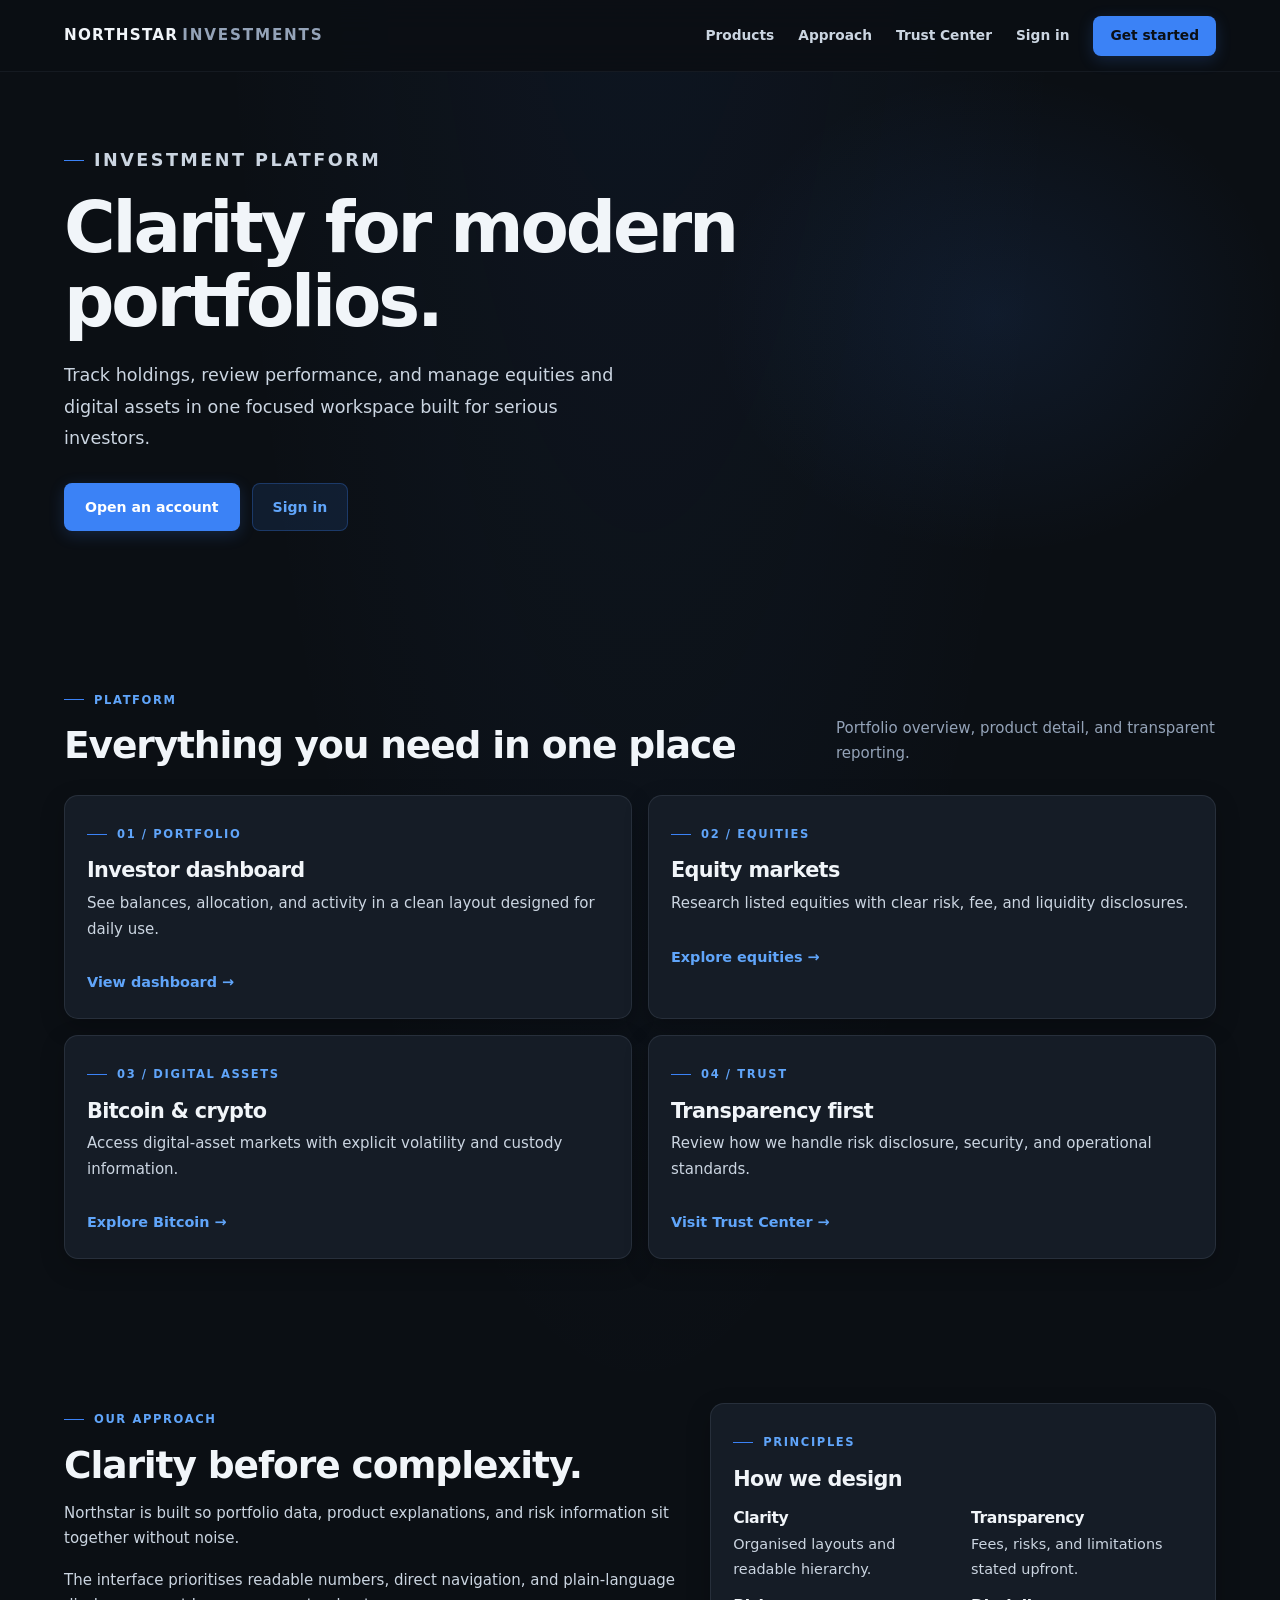
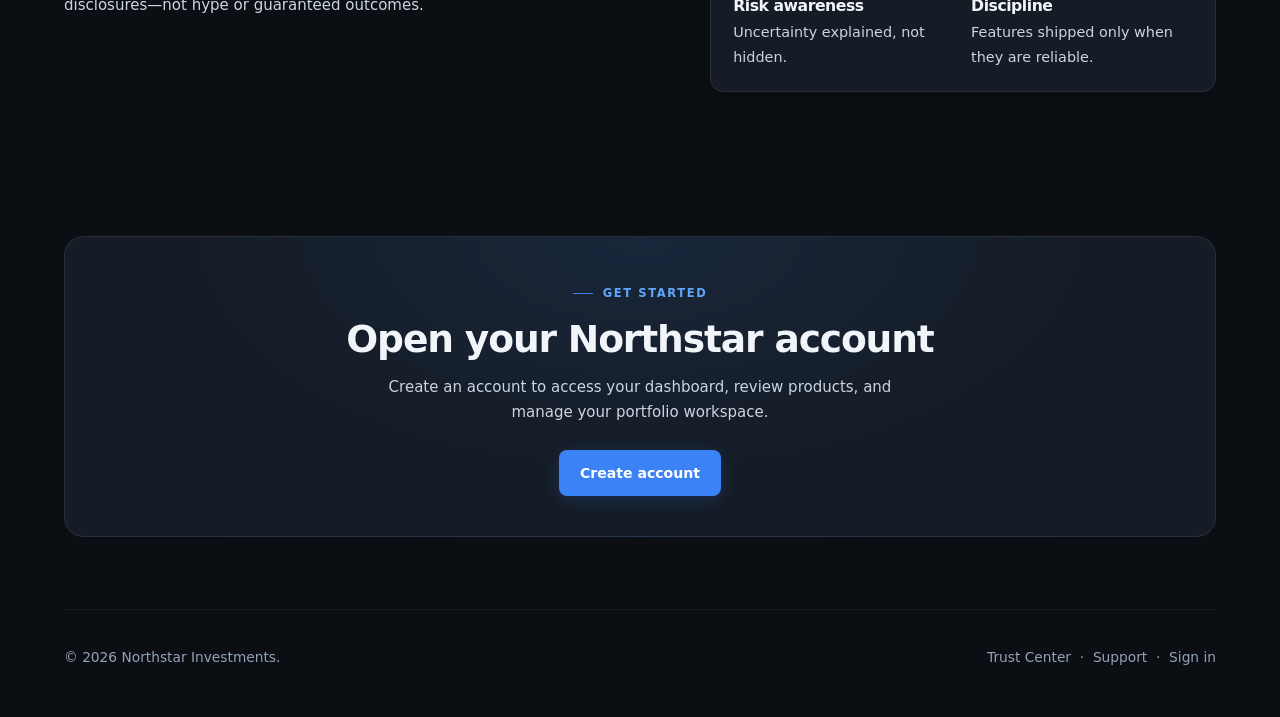
==== commit dcaf8dca: "Update index.html" ====
--- a/index.html
+++ b/index.html
@@ -1,12 +1,11 @@
-
 <!doctype html>
 <html lang="en">
 <head>
   <meta charset="utf-8">
   <meta name="viewport" content="width=device-width, initial-scale=1">
-  <meta name="theme-color" content="#090b0e">
-  <meta name="description" content="Explore Northstar Investments, a fictional investment-platform demonstration featuring sample portfolio and asset pages.">
-  <title>Northstar Investments — Explore What's Next</title>
+  <meta name="theme-color" content="#0b0f14">
+  <meta name="description" content="Northstar Investments — portfolio management, equities, and digital assets with clear reporting.">
+  <title>Northstar Investments</title>
   <link rel="stylesheet" href="public/styles.css">
 </head>
 
@@ -17,91 +16,81 @@
     </a>
 
     <nav aria-label="Main navigation">
-      <a href="#experience">Experience</a>
-      <a href="#approach">Our Approach</a>
-      <a href="#transparency">Transparency</a>
+      <a href="#experience">Products</a>
+      <a href="#approach">Approach</a>
       <a href="trust.html">Trust Center</a>
-      <a href="login.html">Enter Demo</a>
+      <a href="login.html">Sign in</a>
+      <a class="button" href="register.html">Get started</a>
     </nav>
   </header>
 
   <main>
     <section class="hero">
       <div class="hero-content">
-        <p class="eyebrow">A FINANCIAL PLATFORM CONCEPT</p>
+        <p class="eyebrow">Investment platform</p>
 
-        <h1>Explore what's next.</h1>
+        <h1>Clarity for modern portfolios.</h1>
 
         <p>
-          Discover a premium investment-platform concept through
-          illustrative portfolio dashboards, asset examples, and
-          a design built around clarity and transparency.
+          Track holdings, review performance, and manage equities and
+          digital assets in one focused workspace built for serious investors.
         </p>
 
         <div class="hero-actions">
-          <a class="button" href="login.html">Explore the Demo →</a>
-          <a class="button button-secondary" href="#approach">
-            Discover the Concept
-          </a>
+          <a class="button" href="register.html">Open an account</a>
+          <a class="button button-secondary" href="login.html">Sign in</a>
         </div>
-
-        <p class="muted" style="margin-top: 20px; font-size: 0.82rem;">
-          Fictional demonstration only. No real investments or financial
-          transactions are available.
-        </p>
       </div>
     </section>
 
     <section class="section" id="experience">
       <div class="section-heading">
         <div>
-          <p class="eyebrow">THE EXPERIENCE</p>
-          <h2>A clearer view of investment concepts</h2>
+          <p class="eyebrow">Platform</p>
+          <h2>Everything you need in one place</h2>
         </div>
         <p class="muted">
-          Explore how financial information can be organised and presented.
+          Portfolio overview, product detail, and transparent reporting.
         </p>
       </div>
 
       <div class="grid2">
         <article class="card">
-          <p class="eyebrow">01 / PORTFOLIO</p>
-          <h3>A sample investor dashboard</h3>
+          <p class="eyebrow">01 / Portfolio</p>
+          <h3>Investor dashboard</h3>
           <p>
-            Review fictional balances and example asset allocations
-            in a demonstration portfolio. No real account or assets
-            are connected.
+            See balances, allocation, and activity in a clean layout
+            designed for daily use.
           </p>
-          <a href="dashboard.html">Explore dashboard →</a>
+          <a href="dashboard.html">View dashboard →</a>
         </article>
 
         <article class="card">
-          <p class="eyebrow">02 / EQUITIES</p>
-          <h3>Understand equity examples</h3>
+          <p class="eyebrow">02 / Equities</p>
+          <h3>Equity markets</h3>
           <p>
-            Explore an illustrative equity information page and learn
-            about market risk, fees, liquidity, and disclosure.
+            Research listed equities with clear risk, fee, and liquidity
+            disclosures.
           </p>
-          <a href="investment.html?asset=equity">Explore equity example →</a>
+          <a href="investment.html?asset=equity">Explore equities →</a>
         </article>
 
         <article class="card">
-          <p class="eyebrow">03 / DIGITAL ASSETS</p>
-          <h3>Explore Bitcoin information</h3>
+          <p class="eyebrow">03 / Digital assets</p>
+          <h3>Bitcoin &amp; crypto</h3>
           <p>
-            Discover how a digital-asset information page might explain
-            volatility and the importance of custody and risk awareness.
+            Access digital-asset markets with explicit volatility and
+            custody information.
           </p>
-          <a href="investment.html?asset=bitcoin">Explore Bitcoin example →</a>
+          <a href="investment.html?asset=bitcoin">Explore Bitcoin →</a>
         </article>
 
         <article class="card">
-          <p class="eyebrow">04 / TRANSPARENCY</p>
-          <h3>Know what is real</h3>
+          <p class="eyebrow">04 / Trust</p>
+          <h3>Transparency first</h3>
           <p>
-            Learn which features are available in this prototype and
-            what would need independent verification before a real
-            financial service could operate.
+            Review how we handle risk disclosure, security, and
+            operational standards.
           </p>
           <a href="trust.html">Visit Trust Center →</a>
         </article>
@@ -111,86 +100,53 @@
     <section class="section" id="approach">
       <div class="split">
         <div>
-          <p class="eyebrow">OUR DESIGN APPROACH</p>
+          <p class="eyebrow">Our approach</p>
           <h2>Clarity before complexity.</h2>
           <p>
-            Northstar is a concept for a modern financial interface.
-            Its design explores how portfolio information, product
-            explanations, and risk disclosures could sit together
-            in a clear digital experience.
+            Northstar is built so portfolio data, product explanations,
+            and risk information sit together without noise.
           </p>
           <p>
-            The prototype prioritises a restrained visual identity,
-            accessible navigation, and straightforward explanations
-            instead of promises of guaranteed returns.
+            The interface prioritises readable numbers, direct navigation,
+            and plain-language disclosures—not hype or guaranteed outcomes.
           </p>
         </div>
 
         <div class="card">
-          <p class="eyebrow">DESIGN PRINCIPLES</p>
-          <h3>Built around understanding</h3>
+          <p class="eyebrow">Principles</p>
+          <h3>How we design</h3>
 
           <div class="info-grid">
             <div>
               <h3>Clarity</h3>
-              <p>Present information in a readable, organised format.</p>
+              <p>Organised layouts and readable hierarchy.</p>
             </div>
-
             <div>
               <h3>Transparency</h3>
-              <p>Distinguish sample content from real financial data.</p>
+              <p>Fees, risks, and limitations stated upfront.</p>
             </div>
-
             <div>
               <h3>Risk awareness</h3>
-              <p>Explain uncertainty rather than promise outcomes.</p>
+              <p>Uncertainty explained, not hidden.</p>
             </div>
-
             <div>
-              <h3>Responsible growth</h3>
-              <p>Identify the legal and technical work real services require.</p>
+              <h3>Discipline</h3>
+              <p>Features shipped only when they are reliable.</p>
             </div>
           </div>
         </div>
       </div>
     </section>
 
-    <section class="section" id="transparency">
-      <div class="card">
-        <p class="eyebrow">IMPORTANT INFORMATION</p>
-        <h2>A prototype, not an investment service.</h2>
-
-        <p>
-          Northstar currently provides a static website demonstration.
-          It does not accept deposits, process withdrawals, execute trades,
-          hold customer assets, or provide a real investor account.
-        </p>
-
-        <p>
-          Portfolio values and asset allocations are fictional. This
-          website does not claim a financial licence, regulated custodian,
-          audited investment performance, or guaranteed investor protection.
-        </p>
-
-        <p>
-          Real investments involve risk, and losses can include the full
-          amount invested. This website is for demonstration and educational
-          purposes only; it is not an offer to invest or financial advice.
-        </p>
-
-        <a class="button" href="trust.html">Read the Trust Center →</a>
-      </div>
-    </section>
-
     <section class="section">
       <div class="cta">
-        <p class="eyebrow">STEP INSIDE THE CONCEPT</p>
-        <h2>See the experience for yourself.</h2>
+        <p class="eyebrow">Get started</p>
+        <h2>Open your Northstar account</h2>
         <p>
-          Browse sample balances, illustrative asset pages, and the
-          structure of a modern investment dashboard.
+          Create an account to access your dashboard, review products,
+          and manage your portfolio workspace.
         </p>
-        <a class="button" href="login.html">Enter Demo Experience →</a>
+        <a class="button" href="register.html">Create account</a>
       </div>
     </section>
   </main>
@@ -198,21 +154,14 @@
   <footer class="footer">
     <p>
       © <span id="current-year"></span> Northstar Investments.
-      Fictional demonstration only.
     </p>
-
     <div>
       <a href="trust.html">Trust Center</a>
       &nbsp;·&nbsp;
       <a href="support.html">Support</a>
       &nbsp;·&nbsp;
-      <a href="login.html">Demo Entry</a>
+      <a href="login.html">Sign in</a>
     </div>
-
-    <p class="muted" style="font-size: 0.78rem;">
-      No real investments, deposits, withdrawals, or financial accounts
-      are available through this website.
-    </p>
   </footer>
 
   <script>
--- a/public/styles.css
+++ b/public/styles.css
@@ -1,47 +1,70 @@
-
 /* =========================================================
    NORTHSTAR INVESTMENTS
-   Premium dark-and-gold simulation UI
+   Professional visual system
    File: public/styles.css
    ========================================================= */
 
-/* ---------- 1. DESIGN TOKENS ---------- */
+/* -------------------------
+   1. DESIGN TOKENS
+------------------------- */
 
 :root {
   color-scheme: dark;
 
-  --bg: #090b0e;
-  --bg-soft: #0e1116;
-  --surface: #12161d;
-  --surface-raised: #181d25;
-  --surface-hover: #202630;
-
-  --gold: #d6b36a;
-  --gold-light: #f0d79a;
-  --gold-dark: #9e7b37;
-
-  --text: #f4f1e9;
-  --text-soft: #c1c5cd;
-  --muted: #858d99;
-
-  --border: rgba(214, 179, 106, 0.19);
-  --border-soft: rgba(255, 255, 255, 0.09);
-
-  --success: #80cda0;
-  --warning: #e9c477;
-  --danger: #f08d8d;
-
+  /* Surfaces */
+  --bg: #0b0f14;
+  --bg-soft: #10161e;
+  --surface: #151c26;
+  --surface-raised: #1b2430;
+  --surface-hover: #232d3b;
+
+  /* Brand accent — calm institutional blue */
+  --accent: #3b82f6;
+  --accent-hover: #60a5fa;
+  --accent-muted: rgba(59, 130, 246, 0.12);
+  --accent-border: rgba(59, 130, 246, 0.28);
+  --accent-glow: 0 0 32px rgba(59, 130, 246, 0.12);
+
+  /* Semantic */
+  --positive: #22c55e;
+  --negative: #ef4444;
+  --warning: #eab308;
+
+  /* Text */
+  --text: #f1f5f9;
+  --text-soft: #cbd5e1;
+  --muted: #94a3b8;
+  --muted-dark: #64748b;
+
+  /* Borders */
+  --border: rgba(148, 163, 184, 0.14);
+  --border-soft: rgba(148, 163, 184, 0.08);
+
+  /* Shadows */
+  --shadow-sm: 0 8px 24px rgba(0, 0, 0, 0.22);
+  --shadow-lg: 0 24px 64px rgba(0, 0, 0, 0.35);
+
+  /* Radius */
   --radius-sm: 8px;
   --radius: 14px;
-  --radius-lg: 22px;
-
-  --shadow:
-    0 18px 55px rgba(0, 0, 0, 0.3);
-
+  --radius-lg: 20px;
+  --radius-xl: 28px;
+
+  /* Layout */
   --content-width: 1160px;
-}
-
-/* ---------- 2. RESET ---------- */
+  --page-gutter: clamp(20px, 5vw, 72px);
+  --header-height: 72px;
+
+  /* Type */
+  --font-body: Inter, "Segoe UI", system-ui, -apple-system, sans-serif;
+  --font-heading: Inter, "Segoe UI", system-ui, -apple-system, sans-serif;
+
+  --transition: 180ms ease;
+}
+
+/* -------------------------
+   2. RESET AND BASE
+------------------------- */
 
 * {
   box-sizing: border-box;
@@ -49,36 +72,56 @@
 
 html {
   scroll-behavior: smooth;
-  scroll-padding-top: 95px;
+  scroll-padding-top: 96px;
+  background: var(--bg);
 }
 
 body {
   margin: 0;
-  min-height: 100vh;
+  min-width: 320px;
+  overflow-x: hidden;
   background:
     radial-gradient(
-      ellipse at 15% 0%,
-      rgba(214, 179, 106, 0.065),
-      transparent 34rem
+      ellipse at 50% -20%,
+      rgba(59, 130, 246, 0.07),
+      transparent 48%
     ),
     var(--bg);
   color: var(--text);
-  font-family:
-    Inter,
-    "Segoe UI",
-    Roboto,
-    Helvetica,
-    Arial,
-    sans-serif;
+  font-family: var(--font-body);
   font-size: 15px;
   line-height: 1.7;
   -webkit-font-smoothing: antialiased;
+  text-rendering: optimizeLegibility;
+}
+
+body,
+button,
+input,
+select,
+textarea {
+  font-family: var(--font-body);
 }
 
 img,
 svg,
 video {
+  display: block;
   max-width: 100%;
+}
+
+img {
+  height: auto;
+}
+
+a {
+  color: var(--accent-hover);
+  text-decoration: none;
+  transition: color var(--transition), opacity var(--transition);
+}
+
+a:hover {
+  color: #93c5fd;
 }
 
 button,
@@ -89,1172 +132,703 @@
 }
 
 button,
-a {
+a,
+input,
+select,
+textarea,
+summary {
   -webkit-tap-highlight-color: transparent;
 }
 
-a {
-  color: var(--gold-light);
-  text-decoration: none;
-  transition:
-    color 180ms ease,
-    background 180ms ease,
-    border-color 180ms ease,
-    transform 180ms ease;
-}
-
-a:hover {
-  color: #fff0c7;
-}
-
 button {
-  cursor: pointer;
-}
-
-button:disabled {
-  cursor: not-allowed;
-  opacity: 0.55;
-}
-
-::selection {
-  background: rgba(214, 179, 106, 0.35);
-  color: #fff;
-}
-
-:focus-visible {
-  outline: 2px solid var(--gold-light);
-  outline-offset: 4px;
-}
-
-/* ---------- 3. TYPOGRAPHY ---------- */
+  color: inherit;
+}
+
+p {
+  margin: 0 0 16px;
+  color: var(--text-soft);
+}
+
+p:last-child {
+  margin-bottom: 0;
+}
 
 h1,
 h2,
 h3,
 h4,
-p {
-  margin-top: 0;
-}
-
-h1,
-h2,
-h3,
+h5,
+h6 {
+  margin: 0 0 14px;
+  color: var(--text);
+  font-family: var(--font-heading);
+  font-weight: 650;
+  line-height: 1.2;
+  letter-spacing: -0.03em;
+}
+
+h1 {
+  font-size: clamp(2.4rem, 5.5vw, 4.4rem);
+  line-height: 1.05;
+  letter-spacing: -0.045em;
+}
+
+h2 {
+  font-size: clamp(1.55rem, 3vw, 2.35rem);
+  line-height: 1.15;
+}
+
+h3 {
+  font-size: clamp(1.1rem, 1.8vw, 1.3rem);
+}
+
 h4 {
+  font-size: 1.02rem;
+}
+
+small {
+  color: var(--muted);
+  font-size: 0.84rem;
+}
+
+strong {
   color: var(--text);
-  line-height: 1.2;
-  letter-spacing: -0.035em;
-}
-
-h1 {
-  margin-bottom: 20px;
-  font-size: clamp(2.4rem, 6vw, 4.8rem);
-  font-weight: 600;
-}
-
-h2 {
-  margin-bottom: 24px;
-  font-size: clamp(1.8rem, 4vw, 2.8rem);
-  font-weight: 550;
-}
-
-h3 {
-  margin-bottom: 12px;
-  font-size: 1.25rem;
-  font-weight: 600;
-}
-
-p {
-  color: var(--text-soft);
-}
-
-em {
-  color: var(--gold-light);
-  font-family: Georgia, "Times New Roman", serif;
-  font-weight: 400;
+  font-weight: 650;
+}
+
+::selection {
+  color: #0b0f14;
+  background: var(--accent-hover);
+}
+
+:focus-visible {
+  outline: 2px solid var(--accent-hover);
+  outline-offset: 3px;
+}
+
+hr {
+  height: 1px;
+  margin: 28px 0;
+  border: 0;
+  background: var(--border);
+}
+
+/* -------------------------
+   3. UTILITIES
+------------------------- */
+
+.container,
+.container-wide {
+  width: min(var(--content-width), calc(100% - 2 * var(--page-gutter)));
+  margin-inline: auto;
+}
+
+.container-wide {
+  max-width: 1400px;
+}
+
+.content {
+  width: min(var(--content-width), calc(100% - 2 * var(--page-gutter)));
+  min-width: 0;
+  margin-inline: auto;
+  padding-top: 48px;
+  padding-bottom: 72px;
+}
+
+.content > * {
+  min-width: 0;
+}
+
+.muted,
+.text-muted {
+  color: var(--muted);
+}
+
+.accent,
+.text-accent {
+  color: var(--accent-hover);
 }
 
 .eyebrow {
-  margin-bottom: 14px;
-  color: var(--gold);
+  display: inline-flex;
+  align-items: center;
+  gap: 10px;
+  margin: 0 0 16px;
+  color: var(--accent-hover);
   font-size: 0.72rem;
   font-weight: 700;
-  letter-spacing: 0.2em;
-  line-height: 1.5;
+  letter-spacing: 0.14em;
+  line-height: 1.4;
   text-transform: uppercase;
 }
 
-.lead {
-  max-width: 700px;
-  color: #c6c9d0;
-  font-size: clamp(1rem, 2vw, 1.2rem);
-  line-height: 1.85;
-}
-
-.muted {
-  color: var(--muted);
-  font-size: 0.9rem;
-}
-
-/* ---------- 4. BRAND ---------- */
+.eyebrow::before {
+  width: 20px;
+  height: 1px;
+  flex: 0 0 auto;
+  background: var(--accent);
+  content: "";
+}
+
+.section {
+  width: min(var(--content-width), calc(100% - 2 * var(--page-gutter)));
+  min-width: 0;
+  margin-inline: auto;
+  padding-top: 72px;
+  padding-bottom: 72px;
+}
+
+.section > h2,
+.section-heading h2 {
+  max-width: 720px;
+}
+
+.section > p {
+  max-width: 680px;
+}
+
+.section-heading {
+  display: flex;
+  align-items: flex-end;
+  justify-content: space-between;
+  gap: 24px;
+  margin-bottom: 28px;
+}
+
+.section-heading > * {
+  min-width: 0;
+}
+
+.section-heading h2 {
+  margin-bottom: 0;
+}
+
+.section-heading > p {
+  max-width: 380px;
+  margin-bottom: 0;
+}
+
+.inline-actions,
+.hero-actions,
+.actions {
+  display: flex;
+  align-items: center;
+  flex-wrap: wrap;
+  gap: 12px;
+}
+
+.hero-actions {
+  margin-top: 28px;
+}
+
+/* -------------------------
+   4. BRAND
+------------------------- */
 
 .brand {
   display: inline-flex;
   align-items: center;
-  gap: 8px;
+  gap: 4px;
   color: var(--text);
-  font-size: 1rem;
-  font-weight: 800;
-  letter-spacing: 0.11em;
-  line-height: 1.4;
-  white-space: nowrap;
+  font-size: 0.95rem;
+  font-weight: 750;
+  letter-spacing: 0.08em;
+  text-decoration: none;
+  text-transform: uppercase;
 }
 
 .brand span {
-  color: var(--gold);
-  font-size: 0.7em;
+  color: var(--muted);
   font-weight: 600;
-  letter-spacing: 0.16em;
+  letter-spacing: 0.12em;
 }
 
 .brand:hover {
-  color: var(--gold-light);
-}
-
-/* ---------- 5. NAVIGATION ---------- */
-
-.nav {
-  position: relative;
-  z-index: 10;
+  color: var(--text);
+}
+
+.brand:hover span {
+  color: var(--accent-hover);
+}
+
+/* -------------------------
+   5. NAVIGATION
+------------------------- */
+
+.nav,
+header.nav {
+  position: sticky;
+  top: 0;
+  z-index: 50;
   display: flex;
-  min-height: 82px;
   align-items: center;
   justify-content: space-between;
-  gap: 24px;
-  padding: 18px max(5%, calc((100% - var(--content-width)) / 2));
+  gap: 20px;
+  width: 100%;
+  min-height: var(--header-height);
+  padding: 12px var(--page-gutter);
   border-bottom: 1px solid var(--border-soft);
-  background: rgba(9, 11, 14, 0.93);
+  background: rgba(11, 15, 20, 0.92);
   backdrop-filter: blur(16px);
+  -webkit-backdrop-filter: blur(16px);
 }
 
 .nav nav {
   display: flex;
   align-items: center;
   justify-content: flex-end;
-  gap: 25px;
   flex-wrap: wrap;
-}
-
-.nav nav a:not(.button) {
+  gap: clamp(12px, 2vw, 24px);
+}
+
+.nav nav a {
+  display: inline-flex;
+  align-items: center;
+  min-height: 36px;
   color: var(--text-soft);
-  font-size: 0.88rem;
-}
-
-.nav nav a:not(.button):hover {
-  color: var(--gold-light);
-}
-
-.portal-nav {
-  position: sticky;
-  top: 0;
-}
-
-/* ---------- 6. BUTTONS ---------- */
-
-.button {
+  font-size: 0.86rem;
+  font-weight: 550;
+  white-space: nowrap;
+}
+
+.nav nav a:hover {
+  color: var(--accent-hover);
+}
+
+.nav nav a.button {
+  min-height: 40px;
+  padding: 8px 16px;
+  color: #0b0f14;
+}
+
+.nav nav a.button:hover {
+  color: #0b0f14;
+}
+
+/* -------------------------
+   6. BUTTONS
+------------------------- */
+
+.button,
+button.button,
+input[type="submit"],
+button[type="submit"] {
   display: inline-flex;
-  min-height: 48px;
   align-items: center;
   justify-content: center;
   gap: 8px;
-  padding: 12px 22px;
-  border: 1px solid var(--gold);
+  min-height: 46px;
+  padding: 11px 20px;
+  border: 1px solid transparent;
   border-radius: var(--radius-sm);
-  background: linear-gradient(
-    135deg,
-    var(--gold-light),
-    var(--gold)
-  );
-  color: #15120b;
+  background: var(--accent);
+  box-shadow: 0 4px 16px rgba(59, 130, 246, 0.2);
+  color: #fff;
+  font-size: 0.88rem;
+  font-weight: 650;
+  line-height: 1.3;
+  text-align: center;
+  text-decoration: none;
+  cursor: pointer;
+  transition:
+    background var(--transition),
+    border-color var(--transition),
+    box-shadow var(--transition),
+    color var(--transition),
+    transform var(--transition);
+}
+
+.button:hover,
+button.button:hover,
+input[type="submit"]:hover,
+button[type="submit"]:hover {
+  transform: translateY(-1px);
+  background: var(--accent-hover);
+  box-shadow: 0 8px 22px rgba(59, 130, 246, 0.28);
+  color: #fff;
+}
+
+.button:active,
+button.button:active {
+  transform: translateY(0);
+}
+
+.button-secondary {
+  border-color: var(--accent-border);
+  background: var(--accent-muted);
+  box-shadow: none;
+  color: var(--accent-hover);
+}
+
+.button-secondary:hover {
+  border-color: var(--accent-hover);
+  background: rgba(59, 130, 246, 0.18);
+  box-shadow: none;
+  color: #93c5fd;
+}
+
+.button-quiet {
+  border-color: var(--border);
+  background: transparent;
+  box-shadow: none;
+  color: var(--text);
+}
+
+.button-quiet:hover {
+  border-color: var(--accent-border);
+  background: var(--surface);
+  color: var(--accent-hover);
+}
+
+.button-danger {
+  border-color: rgba(239, 68, 68, 0.35);
+  background: rgba(239, 68, 68, 0.1);
+  box-shadow: none;
+  color: var(--negative);
+}
+
+.button-small {
+  min-height: 36px;
+  padding: 7px 12px;
+  font-size: 0.8rem;
+}
+
+.button-large {
+  min-height: 52px;
+  padding: 14px 24px;
+  font-size: 0.94rem;
+}
+
+.button:disabled,
+button:disabled,
+input[type="submit"]:disabled {
+  transform: none;
+  opacity: 0.5;
+  cursor: not-allowed;
+}
+
+.button-full {
+  width: 100%;
+}
+
+/* -------------------------
+   7. CARDS & GRIDS
+------------------------- */
+
+.card {
+  padding: 22px;
+  border: 1px solid var(--border);
+  border-radius: var(--radius);
+  background: var(--surface);
+  box-shadow: var(--shadow-sm);
+}
+
+.card h3 {
+  margin-bottom: 8px;
+}
+
+.card > a {
+  display: inline-flex;
+  margin-top: 12px;
   font-size: 0.9rem;
-  font-weight: 750;
-  line-height: 1.4;
-  text-align: center;
-  box-shadow: 0 5px 20px rgba(214, 179, 106, 0.09);
-  transition:
-    transform 180ms ease,
-    box-shadow 180ms ease,
-    background 180ms ease;
-}
-
-.button:hover {
-  transform: translateY(-2px);
-  background: linear-gradient(
-    135deg,
-    #f7e6b7,
-    var(--gold-light)
-  );
-  color: #15120b;
-  box-shadow: 0 8px 26px rgba(214, 179, 106, 0.17);
-}
-
-.button:active {
-  transform: translateY(0);
-}
-
-.button.small {
-  min-height: 40px;
-  padding: 9px 15px;
-  font-size: 0.82rem;
-}
-
-.button.ghost {
-  border-color: rgba(214, 179, 106, 0.5);
-  background: rgba(12, 14, 18, 0.65);
-  color: var(--gold-light);
-  box-shadow: none;
-}
-
-.button.ghost:hover {
-  border-color: var(--gold-light);
-  background: rgba(214, 179, 106, 0.1);
-  color: #fff0c7;
-}
-
-/* ---------- 7. HOMEPAGE HERO ---------- */
-
-.hero {
-  position: relative;
-  display: flex;
-  min-height: min(740px, calc(100vh - 82px));
-  flex-direction: column;
-  justify-content: center;
-  overflow: hidden;
-  padding: 100px max(7%, calc((100% - 1120px) / 2)) 135px;
-  isolation: isolate;
-  border-bottom: 1px solid var(--border-soft);
-  background:
-    radial-gradient(
-      ellipse at 78% 36%,
-      rgba(214, 179, 106, 0.16),
-      transparent 25rem
-    ),
-    radial-gradient(
-      ellipse at 100% 100%,
-      rgba(88, 99, 116, 0.12),
-      transparent 35rem
-    ),
-    linear-gradient(
-      120deg,
-      #0a0c10 0%,
-      #11151c 58%,
-      #0b0d11 100%
-    );
-}
-
-.hero::before {
-  position: absolute;
-  z-index: -1;
-  top: 10%;
-  right: -8%;
-  width: min(55vw, 660px);
-  aspect-ratio: 1;
-  border: 1px solid rgba(214, 179, 106, 0.12);
-  border-radius: 50%;
-  content: "";
-  box-shadow:
-    0 0 0 65px rgba(214, 179, 106, 0.025),
-    0 0 0 130px rgba(214, 179, 106, 0.018);
-  pointer-events: none;
-}
-
-.hero-overlay {
-  position: absolute;
-  z-index: -1;
-  inset: 0;
-  background: linear-gradient(
-    90deg,
-    rgba(9, 11, 14, 0.5),
-    transparent 80%
-  );
-  pointer-events: none;
-}
-
-.hero-content {
-  position: relative;
-  z-index: 1;
-  width: 100%;
-  max-width: 760px;
-}
-
-.hero h1 {
-  margin-bottom: 24px;
-  font-size: clamp(3.3rem, 8vw, 6.5rem);
-  letter-spacing: -0.065em;
-  line-height: 1.02;
-}
-
-.hero .lead {
-  max-width: 630px;
-  margin-bottom: 32px;
-}
-
-.actions {
-  display: flex;
-  align-items: center;
-  gap: 14px;
-  flex-wrap: wrap;
-}
-
-.hero-bottom {
-  position: absolute;
-  right: 5%;
-  bottom: 0;
-  left: 5%;
-  display: flex;
-  justify-content: space-between;
-  gap: 18px;
-  padding: 22px 0;
-  border-top: 1px solid var(--border-soft);
-}
-
-.hero-bottom span {
-  color: #a6a9b0;
-  font-size: 0.68rem;
-  font-weight: 700;
-  letter-spacing: 0.14em;
-}
-
-/* ---------- 8. GENERAL SECTIONS ---------- */
-
-.section {
-  width: min(var(--content-width), 90%);
-  margin: 0 auto;
-  padding-top: 100px;
-  padding-bottom: 100px;
-}
-
-.section > .eyebrow,
-.section > h2 {
-  max-width: 760px;
-}
-
-.cards {
+  font-weight: 600;
+}
+
+.grid2 {
   display: grid;
   grid-template-columns: repeat(2, minmax(0, 1fr));
-  gap: 22px;
-}
-
-.card {
-  position: relative;
-  overflow: hidden;
-  padding: 32px;
-  border: 1px solid var(--border-soft);
-  border-radius: var(--radius);
-  background: linear-gradient(
-    145deg,
-    rgba(25, 30, 38, 0.96),
-    rgba(15, 18, 24, 0.96)
-  );
-  transition:
-    transform 180ms ease,
-    border-color 180ms ease,
-    background 180ms ease;
-}
-
-.card:hover {
-  transform: translateY(-4px);
-  border-color: var(--border);
-  background: linear-gradient(
-    145deg,
-    rgba(31, 36, 44, 0.98),
-    rgba(17, 20, 26, 0.98)
-  );
-}
-
-.card p {
-  margin-bottom: 22px;
-}
-
-.card > a {
-  font-weight: 650;
-}
-
-.tag {
-  display: inline-flex;
-  margin-bottom: 20px;
-  padding: 5px 10px;
-  border: 1px solid var(--border);
-  border-radius: 4px;
-  color: var(--gold-light);
-  font-size: 0.68rem;
-  font-weight: 750;
-  letter-spacing: 0.13em;
-}
-
-/* ---------- 9. SPLIT SECTION ---------- */
-
-.split {
-  display: grid;
-  grid-template-columns: 0.9fr 1.1fr;
-  align-items: start;
-  gap: 70px;
-  border-top: 1px solid var(--border-soft);
-  border-bottom: 1px solid var(--border-soft);
-}
-
-.split > div:last-child {
-  padding-top: 7px;
-}
-
-.split p {
-  font-size: 1.02rem;
-}
-
-.text-link {
-  display: inline-block;
-  margin-top: 8px;
-  font-weight: 650;
-}
-
-/* ---------- 10. LEADERSHIP ---------- */
-
-.leadership-card {
-  display: grid;
-  grid-template-columns: 145px 1fr;
-  align-items: center;
-  gap: 30px;
-  max-width: 800px;
-  padding: 30px;
-  border: 1px solid var(--border-soft);
-  border-radius: var(--radius);
-  background: var(--surface);
-}
-
-.portrait {
-  width: 145px;
-  aspect-ratio: 1;
-  border: 1px solid var(--border);
-  border-radius: 50%;
-  background:
-    radial-gradient(
-      circle at 50% 35%,
-      rgba(214, 179, 106, 0.22),
-      transparent 40%
-    ),
-    linear-gradient(145deg, #242932, #101319);
-}
-
-.leadership-card h3 {
-  margin-bottom: 6px;
-}
-
-.leadership-card p:last-child {
-  margin-bottom: 0;
-}
-
-/* ---------- 11. SECURITY / FEATURES ---------- */
+  gap: 16px;
+}
 
 .grid4 {
   display: grid;
   grid-template-columns: repeat(4, minmax(0, 1fr));
-  gap: 25px;
-}
-
-.grid4 > div {
-  padding-top: 18px;
-  border-top: 1px solid var(--border);
-}
-
-.grid4 b {
-  display: block;
-  margin-bottom: 10px;
-  color: var(--gold-light);
-  font-size: 0.98rem;
-}
-
-.grid4 p {
-  margin-bottom: 0;
-  font-size: 0.9rem;
-}
-
-/* ---------- 12. CALL TO ACTION ---------- */
-
-.cta {
-  margin: 0;
-  padding: 80px 5%;
-  border-top: 1px solid var(--border-soft);
-  border-bottom: 1px solid var(--border-soft);
-  background:
-    radial-gradient(
-      ellipse at 50% 0%,
-      rgba(214, 179, 106, 0.11),
-      transparent 55%
-    ),
-    var(--bg-soft);
-  text-align: center;
-}
-
-.cta h2 {
-  max-width: 720px;
-  margin-right: auto;
-  margin-left: auto;
-}
-
-.cta .button {
-  margin-top: 5px;
-}
-
-/* ---------- 13. FOOTER ---------- */
-
-footer {
-  display: flex;
-  align-items: center;
-  justify-content: space-between;
-  gap: 22px;
-  flex-wrap: wrap;
-  padding: 30px max(5%, calc((100% - var(--content-width)) / 2));
-  border-top: 1px solid var(--border-soft);
-  background: #080a0d;
-}
-
-footer > div:nth-child(2) {
-  display: flex;
-  gap: 22px;
-  flex-wrap: wrap;
-}
-
-footer > div:nth-child(2) a {
-  color: var(--text-soft);
-  font-size: 0.86rem;
-}
-
-footer > div:nth-child(2) a:hover {
-  color: var(--gold-light);
-}
-
-footer p {
-  width: 100%;
-  margin: 0;
-  color: var(--muted);
-  font-size: 0.78rem;
-}
-
-/* ---------- 14. AUTHENTICATION PAGES ---------- */
-
-.auth {
-  display: flex;
-  min-height: 100vh;
-  flex-direction: column;
-  align-items: center;
-  justify-content: center;
-  gap: 30px;
-  padding: 50px 20px;
-  background:
-    radial-gradient(
-      ellipse at 50% 0%,
-      rgba(214, 179, 106, 0.1),
-      transparent 30rem
-    ),
-    var(--bg);
-}
-
-.auth > .brand {
-  margin-bottom: 3px;
-}
-
-.auth-card {
-  width: min(100%, 460px);
-  padding: 38px;
-  border: 1px solid var(--border-soft);
-  border-radius: var(--radius-lg);
-  background: rgba(18, 22, 29, 0.96);
-  box-shadow: var(--shadow);
-}
-
-.auth-card.wide {
-  width: min(100%, 760px);
-}
-
-.auth-card h1 {
-  margin-bottom: 25px;
-  font-size: clamp(2rem, 5vw, 3rem);
-}
-
-.auth-card > a:last-child {
-  display: inline-block;
-  margin-top: 18px;
-  font-size: 0.9rem;
-}
-
-/* ---------- 15. FORMS ---------- */
-
-form {
-  display: flex;
-  flex-direction: column;
-  gap: 18px;
-}
-
-label {
-  display: flex;
-  flex-direction: column;
-  gap: 8px;
-  color: var(--text-soft);
-  font-size: 0.87rem;
-  font-weight: 600;
-}
-
-input,
-select,
-textarea {
-  width: 100%;
-  min-height: 47px;
-  padding: 12px 14px;
-  border: 1px solid #303641;
-  border-radius: var(--radius-sm);
-  background: #0c0f14;
-  color: var(--text);
-  outline: none;
-  transition:
-    border-color 180ms ease,
-    box-shadow 180ms ease,
-    background 180ms ease;
-}
-
-input::placeholder,
-textarea::placeholder {
-  color: #707885;
-}
-
-input:hover,
-select:hover,
-textarea:hover {
-  border-color: #4a505b;
-}
-
-input:focus,
-select:focus,
-textarea:focus {
-  border-color: var(--gold-dark);
-  background: #10141a;
-  box-shadow: 0 0 0 3px rgba(214, 179, 106, 0.08);
-}
-
-input[type="checkbox"] {
-  width: 17px;
-  min-width: 17px;
-  min-height: 17px;
-  height: 17px;
-  accent-color: var(--gold);
-}
-
-select {
-  cursor: pointer;
-}
-
-textarea {
-  min-height: 130px;
-  resize: vertical;
-}
-
-form .button {
-  width: 100%;
-}
-
-.form-grid {
+  gap: 14px;
+}
+
+.metric h2 {
+  margin: 6px 0 4px;
+  font-size: 1.55rem;
+  letter-spacing: -0.03em;
+}
+
+.split {
   display: grid;
-  grid-template-columns: repeat(2, minmax(0, 1fr));
-  gap: 18px;
-}
-
-label.check {
-  flex-direction: row;
-  align-items: flex-start;
-  gap: 10px;
-  font-weight: 400;
-  line-height: 1.5;
-}
-
-label.check input {
-  margin-top: 3px;
-}
-
-/* ---------- 16. PORTAL / DASHBOARD ---------- */
-
-.portal-page {
-  min-height: 100vh;
-  background:
-    radial-gradient(
-      ellipse at 80% 0%,
-      rgba(214, 179, 106, 0.045),
-      transparent 35rem
-    ),
-    var(--bg);
-}
-
-.dashboard {
-  width: min(var(--content-width), 90%);
-  margin: 0 auto;
-  padding-top: 55px;
-  padding-bottom: 90px;
-}
-
-.welcome {
-  display: flex;
-  align-items: center;
-  justify-content: space-between;
-  gap: 20px;
-  margin-bottom: 32px;
-}
-
-.welcome h1 {
-  margin-bottom: 0;
-  font-size: clamp(2.2rem, 5vw, 3.5rem);
-}
-
-.status {
-  display: inline-flex;
-  align-items: center;
-  justify-content: center;
-  width: fit-content;
-  padding: 5px 10px;
-  border: 1px solid rgba(128, 205, 160, 0.28);
-  border-radius: 999px;
-  background: rgba(128, 205, 160, 0.08);
-  color: var(--success);
-  font-size: 0.74rem;
-  font-weight: 700;
-  line-height: 1.5;
-  white-space: nowrap;
-}
-
-.metrics {
-  display: grid;
-  grid-template-columns: repeat(3, minmax(0, 1fr));
-  gap: 18px;
-  margin-bottom: 42px;
-}
-
-.metrics > div {
-  display: flex;
-  min-height: 130px;
-  flex-direction: column;
-  justify-content: center;
-  gap: 12px;
-  padding: 25px;
-  border: 1px solid var(--border-soft);
-  border-radius: var(--radius);
-  background: linear-gradient(
-    145deg,
-    var(--surface-raised),
-    var(--surface)
-  );
-}
-
-.metrics span {
-  color: var(--muted);
-  font-size: 0.86rem;
-}
-
-.metrics strong {
-  overflow-wrap: anywhere;
-  color: var(--gold-light);
-  font-size: clamp(1.4rem, 3vw, 2rem);
-  font-weight: 650;
-  letter-spacing: -0.04em;
-  line-height: 1.3;
-  font-variant-numeric: tabular-nums;
-}
-
-.dash-section {
-  margin-bottom: 35px;
-}
-
-.section-head {
-  display: flex;
-  align-items: center;
-  justify-content: space-between;
-  gap: 20px;
-  margin-bottom: 18px;
-}
-
-.section-head h2 {
-  margin-bottom: 0;
-  font-size: 1.65rem;
-}
-
-.section-head > a {
-  font-size: 0.9rem;
-  font-weight: 650;
-}
-
-/* ---------- 17. DASHBOARD TABLE ---------- */
-
-.table {
-  overflow-x: auto;
-  border: 1px solid var(--border-soft);
-  border-radius: var(--radius);
-  background: var(--surface);
-}
-
-.tr {
-  display: grid;
-  min-width: 580px;
-  grid-template-columns: 1.35fr 1fr 1fr 0.8fr;
-  align-items: center;
-  gap: 18px;
-  padding: 18px 22px;
-  border-bottom: 1px solid var(--border-soft);
-}
-
-.tr:last-child {
-  border-bottom: 0;
-}
-
-.tr span {
-  color: var(--text-soft);
-  font-size: 0.9rem;
-}
-
-.tr span:nth-child(3) {
-  color: var(--text);
-  font-variant-numeric: tabular-nums;
-}
-
-.tr.th {
-  background: rgba(255, 255, 255, 0.025);
-}
-
-.tr.th span {
-  color: var(--muted);
-  font-size: 0.73rem;
-  font-weight: 750;
-  letter-spacing: 0.08em;
-  text-transform: uppercase;
-}
-
-/* ---------- 18. QUICK LINKS ---------- */
-
-.quick {
-  display: grid;
-  grid-template-columns: repeat(3, minmax(0, 1fr));
-  gap: 15px;
-  margin-top: 30px;
-}
-
-.quick a {
-  display: flex;
-  min-height: 70px;
-  align-items: center;
-  justify-content: center;
-  padding: 18px;
-  border: 1px solid var(--border-soft);
-  border-radius: var(--radius);
-  background: var(--surface);
-  color: var(--text-soft);
-  font-size: 0.9rem;
-  font-weight: 600;
-  text-align: center;
-}
-
-.quick a:hover {
-  border-color: var(--border);
-  background: var(--surface-raised);
-  color: var(--gold-light);
-}
-
-/* ---------- 19. CONTENT / TRUST / INVESTMENT ---------- */
-
-.content {
-  width: min(var(--content-width), 90%);
-  margin: 0 auto;
-  padding-top: 65px;
-  padding-bottom: 90px;
-}
-
-.content.narrow {
-  width: min(100% - 40px, 760px);
-}
-
-.content > .brand {
-  margin-bottom: 40px;
-}
-
-.content h1 {
-  font-size: clamp(2.4rem, 5vw, 4rem);
-}
-
-.content h3 {
-  margin-top: 30px;
-}
-
-.content h3 + p {
-  margin-bottom: 15px;
+  grid-template-columns: minmax(0, 1.1fr) minmax(0, 0.9fr);
+  gap: 28px;
+  align-items: start;
 }
 
 .info-grid {
   display: grid;
   grid-template-columns: repeat(2, minmax(0, 1fr));
   gap: 16px;
-  margin: 35px 0;
-}
-
-.info-grid > div {
-  padding: 22px;
-  border: 1px solid var(--border-soft);
-  border-radius: var(--radius);
+  margin-top: 18px;
+}
+
+.info-grid h3 {
+  margin-bottom: 4px;
+  font-size: 0.98rem;
+}
+
+.info-grid p {
+  margin: 0;
+  font-size: 0.9rem;
+}
+
+.quick {
+  display: flex;
+  flex-wrap: wrap;
+  gap: 12px 20px;
+  margin-top: 16px;
+}
+
+.quick a {
+  font-weight: 600;
+}
+
+.notice {
+  margin: 18px 0;
+  padding: 14px 16px;
+  border: 1px solid var(--border);
+  border-radius: var(--radius-sm);
+  background: var(--bg-soft);
+  color: var(--text-soft);
+  font-size: 0.9rem;
+}
+
+.notice strong {
+  display: block;
+  margin-bottom: 4px;
+}
+
+/* -------------------------
+   8. HERO
+------------------------- */
+
+.hero {
+  position: relative;
+  isolation: isolate;
+  display: grid;
+  grid-template-columns: minmax(0, 1fr);
+  align-items: center;
+  width: min(1400px, calc(100% - 2 * var(--page-gutter)));
+  min-height: 520px;
+  margin-inline: auto;
+  padding-top: 72px;
+  padding-bottom: 80px;
+}
+
+.hero::before {
+  position: absolute;
+  z-index: -1;
+  top: 0;
+  right: -6%;
+  width: 50%;
+  height: 90%;
+  border-radius: 50%;
+  background: radial-gradient(
+    ellipse,
+    rgba(59, 130, 246, 0.1),
+    transparent 70%
+  );
+  content: "";
+  pointer-events: none;
+}
+
+.hero-content {
+  min-width: 0;
+  max-width: 720px;
+}
+
+.hero h1 {
+  margin-bottom: 20px;
+}
+
+.hero-content > p {
+  max-width: 560px;
+  color: var(--text-soft);
+  font-size: clamp(1rem, 1.4vw, 1.1rem);
+  line-height: 1.8;
+}
+
+.hero-actions .button {
+  min-height: 48px;
+}
+
+.cta {
+  text-align: center;
+  padding: 40px 28px;
+  border: 1px solid var(--border);
+  border-radius: var(--radius-lg);
+  background:
+    radial-gradient(
+      ellipse at 50% 0%,
+      rgba(59, 130, 246, 0.1),
+      transparent 55%
+    ),
+    var(--surface);
+}
+
+.cta p {
+  max-width: 520px;
+  margin-inline: auto;
+}
+
+.cta .button {
+  margin-top: 8px;
+}
+
+/* -------------------------
+   9. AUTH / PORTAL
+------------------------- */
+
+.portal-page {
+  min-height: 100vh;
+  display: grid;
+  place-items: center;
+  padding: 32px 20px;
+}
+
+.auth {
+  width: min(440px, 100%);
+}
+
+.auth .brand {
+  display: flex;
+  justify-content: center;
+  margin-bottom: 28px;
+}
+
+.auth-card {
+  padding: 28px 26px;
+  border: 1px solid var(--border);
+  border-radius: var(--radius-lg);
   background: var(--surface);
-}
-
-.info-grid h3 {
-  margin-top: 0;
-  color: var(--gold-light);
-  font-size: 1rem;
-}
-
-.info-grid p {
-  margin-bottom: 0;
-}
-
-.notice {
-  margin-top: 25px;
-  padding: 18px 20px;
-  border: 1px solid rgba(233, 196, 119, 0.28);
-  border-left: 3px solid var(--warning);
+  box-shadow: var(--shadow-lg);
+}
+
+.auth-card h1 {
+  font-size: clamp(1.6rem, 4vw, 1.9rem);
+  margin-bottom: 10px;
+}
+
+.form-group {
+  display: flex;
+  flex-direction: column;
+  gap: 6px;
+  margin-bottom: 14px;
+}
+
+.form-group label {
+  color: var(--text-soft);
+  font-size: 0.82rem;
+  font-weight: 600;
+}
+
+.form-group input {
+  width: 100%;
+  min-height: 46px;
+  padding: 11px 14px;
+  border: 1px solid var(--border);
   border-radius: var(--radius-sm);
-  background: rgba(233, 196, 119, 0.06);
-  color: #e4d4b1;
-  font-size: 0.9rem;
-  line-height: 1.75;
-}
-
-/* ---------- 20. ADMIN DEMO ---------- */
-
-.portal-page .dashboard > .notice {
-  max-width: 900px;
-}
-
-/* ---------- 21. RESPONSIVE: TABLETS ---------- */
-
-@media (max-width: 900px) {
+  background: var(--bg-soft);
+  color: var(--text);
+  outline: none;
+  transition: border-color var(--transition), box-shadow var(--transition);
+}
+
+.form-group input:focus {
+  border-color: var(--accent);
+  box-shadow: 0 0 0 3px var(--accent-muted);
+}
+
+.form-group input::placeholder {
+  color: var(--muted-dark);
+}
+
+/* -------------------------
+   10. FOOTER
+------------------------- */
+
+.footer {
+  display: flex;
+  flex-wrap: wrap;
+  align-items: center;
+  justify-content: space-between;
+  gap: 16px;
+  width: min(var(--content-width), calc(100% - 2 * var(--page-gutter)));
+  margin: 0 auto;
+  padding: 36px 0 48px;
+  border-top: 1px solid var(--border-soft);
+  color: var(--muted);
+  font-size: 0.86rem;
+}
+
+.footer a {
+  color: var(--muted);
+}
+
+.footer a:hover {
+  color: var(--accent-hover);
+}
+
+.footer p {
+  margin: 0;
+  color: var(--muted);
+}
+
+/* -------------------------
+   11. RESPONSIVE
+------------------------- */
+
+@media (max-width: 960px) {
+  .grid4 {
+    grid-template-columns: repeat(2, minmax(0, 1fr));
+  }
+
+  .split {
+    grid-template-columns: 1fr;
+  }
+
+  .section-heading {
+    flex-direction: column;
+    align-items: flex-start;
+  }
+}
+
+@media (max-width: 720px) {
   .nav {
+    flex-direction: column;
     align-items: flex-start;
-    flex-direction: column;
-    gap: 15px;
-    padding-top: 18px;
-    padding-bottom: 18px;
+    padding-top: 14px;
+    padding-bottom: 14px;
   }
 
   .nav nav {
     width: 100%;
     justify-content: flex-start;
-    gap: 14px 20px;
   }
 
-  .portal-nav {
-    position: relative;
-  }
-
-  .hero {
-    min-height: 650px;
-    padding-top: 90px;
-    padding-bottom: 145px;
-  }
-
-  .hero::before {
-    top: 22%;
-    right: -28%;
-    width: 75vw;
-  }
-
-  .split {
-    grid-template-columns: 1fr;
-    gap: 15px;
-  }
-
-  .split > div:last-child {
-    padding-top: 0;
-  }
-
-  .grid4 {
-    grid-template-columns: repeat(2, minmax(0, 1fr));
-  }
-
-  .metrics {
-    gap: 12px;
-  }
-
-  .metrics > div {
-    padding: 20px;
-  }
-}
-
-/* ---------- 22. RESPONSIVE: MOBILE ---------- */
-
-@media (max-width: 600px) {
-  body {
-    font-size: 14px;
-  }
-
-  .brand {
-    font-size: 0.9rem;
-  }
-
-  .nav {
-    padding-right: 5%;
-    padding-left: 5%;
-  }
-
-  .nav nav {
-    gap: 10px 15px;
-  }
-
-  .nav nav a:not(.button) {
-    font-size: 0.82rem;
-  }
-
-  .nav nav .button {
-    min-height: 38px;
-    padding: 8px 12px;
-    font-size: 0.78rem;
-  }
-
-  .hero {
-    min-height: 620px;
-    padding: 75px 6% 150px;
-  }
-
-  .hero h1 {
-    font-size: clamp(3rem, 14vw, 4.6rem);
-  }
-
-  .hero .lead {
-    font-size: 1rem;
-  }
-
-  .hero-bottom {
-    right: 6%;
-    left: 6%;
-    justify-content: flex-start;
-    gap: 12px 20px;
-    flex-wrap: wrap;
-  }
-
-  .hero-bottom span {
-    font-size: 0.61rem;
-  }
-
-  .actions {
-    align-items: stretch;
-    flex-direction: column;
-  }
-
-  .actions .button {
-    width: 100%;
-  }
-
-  .section {
-    width: 88%;
-    padding-top: 70px;
-    padding-bottom: 70px;
-  }
-
-  .cards {
-    grid-template-columns: 1fr;
-  }
-
-  .card {
-    padding: 25px;
-  }
-
-  .grid4 {
-    grid-template-columns: 1fr;
-    gap: 22px;
-  }
-
-  .leadership-card {
-    grid-template-columns: 1fr;
-    padding: 24px;
-  }
-
-  .portrait {
-    width: 100px;
-  }
-
-  .cta {
-    padding: 65px 6%;
-  }
-
-  footer {
-    align-items: flex-start;
-    flex-direction: column;
-    padding: 28px 6%;
-  }
-
-  footer > div:nth-child(2) {
-    gap: 12px 20px;
-  }
-
-  .auth {
-    justify-content: flex-start;
-    padding: 35px 16px;
-  }
-
-  .auth-card {
-    padding: 25px 20px;
-    border-radius: var(--radius);
-  }
-
-  .form-grid {
-    grid-template-columns: 1fr;
-  }
-
-  .dashboard {
-    width: 90%;
-    padding-top: 38px;
-    padding-bottom: 65px;
-  }
-
-  .welcome {
-    align-items: flex-start;
-    flex-direction: column;
-    gap: 15px;
-  }
-
-  .metrics {
-    grid-template-columns: 1fr;
-  }
-
-  .metrics > div {
-    min-height: 105px;
-  }
-
-  .quick {
-    grid-template-columns: 1fr;
-  }
-
-  .content {
-    padding-top: 42px;
-    padding-bottom: 65px;
-  }
-
+  .grid2,
+  .grid4,
   .info-grid {
     grid-template-columns: 1fr;
   }
 
-  .notice {
-    padding: 15px;
+  .hero {
+    min-height: auto;
+    padding-top: 48px;
+    padding-bottom: 56px;
   }
-}
-
-/* ---------- 23. REDUCED MOTION ---------- */
-
-@media (prefers-reduced-motion: reduce) {
-  *,
-  *::before,
-  *::after {
-    scroll-behavior: auto !important;
-    animation-duration: 0.01ms !important;
-    animation-iteration-count: 1 !important;
-    transition-duration: 0.01ms !important;
+
+  .section {
+    padding-top: 52px;
+    padding-bottom: 52px;
   }
-}
+
+  .footer {
+    flex-direction: column;
+    align-items: flex-start;
+  }
+}
